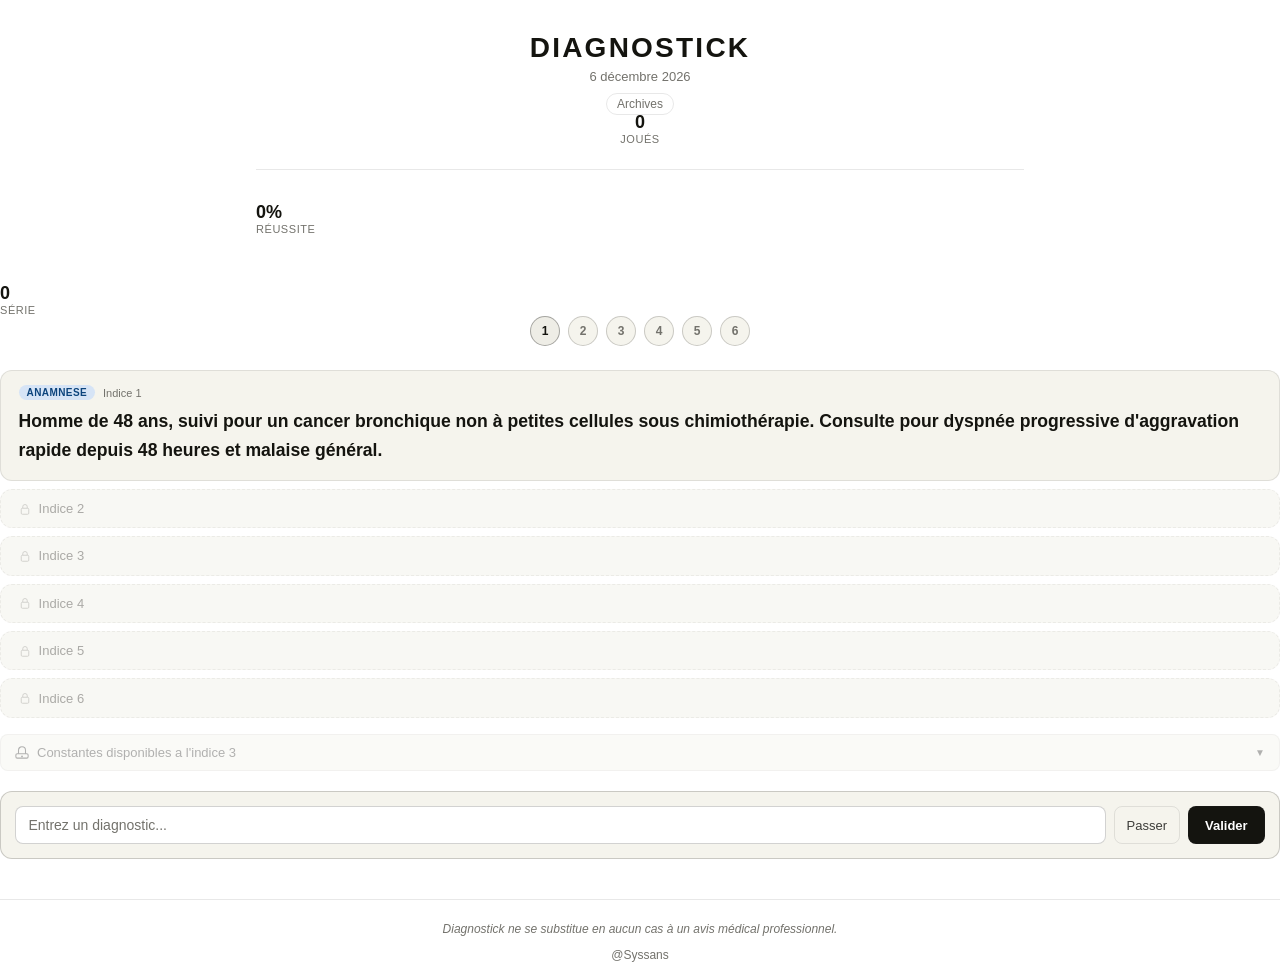
==== index.html @ c400be74 "Add files via upload" ====
<!DOCTYPE html>
<html lang="fr">
<head>
  <meta charset="UTF-8" />
  <meta name="viewport" content="width=device-width, initial-scale=1.0" />
  <title>Diagnostick</title>
  <meta name="description" content="Trouvez le diagnostic medical en 6 indices. Un nouveau cas chaque jour." />
  <style>
    :root {
      --bg-primary: #1a1a18; --bg-secondary: #242422; --bg-tertiary: #2e2e2c;
      --text-primary: #f5f4ee; --text-secondary: #a8a69a; --text-tertiary: #6e6c64;
      --border-subtle: rgba(222,220,209,0.12); --border-mid: rgba(222,220,209,0.25); --border-strong: rgba(222,220,209,0.4);
      --radius-sm:6px; --radius-md:8px; --radius-lg:12px; --radius-full:9999px;
      --tag-anamnese-bg:rgba(37,62,95,0.7); --tag-anamnese-text:#80aadd;
      --tag-clinique-bg:rgba(27,70,20,0.7); --tag-clinique-text:#7ab948;
      --tag-paraclinique-bg:rgba(72,58,15,0.7); --tag-paraclinique-text:#d1a041;
      --tag-image-bg:rgba(55,45,90,0.7); --tag-image-text:#afa9ec;
      --green:#4a7a1a; --green-light:#c0dd97; --green-bg:rgba(27,70,20,0.4);
      --red:#a32d2d; --red-light:#f7c1c1; --red-bg:rgba(96,42,40,0.4);
      --neutral-bg: #5c461b;
      --neutral-light:#d1a041;
      --yellow: #ffd000;
    }
    @media (prefers-color-scheme: light) {
      :root {
        --bg-primary:#fff; --bg-secondary:#f5f4ed; --bg-tertiary:#eeede6;
        --text-primary:#14140f; --text-secondary:#3d3d3a; --text-tertiary:#73726c;
        --border-subtle:rgba(31,30,29,0.1); --border-mid:rgba(31,30,29,0.2); --border-strong:rgba(31,30,29,0.35);
        --tag-anamnese-bg:#d6e4f6; --tag-anamnese-text:#0c447c;
        --tag-clinique-bg:#d4edda; --tag-clinique-text:#085041;
        --tag-paraclinique-bg:#faeeda; --tag-paraclinique-text:#633806;
        --tag-image-bg:#eeedfe; --tag-image-text:#3c3489;
        --green:#3b6d11; --green-light:#639922; --green-bg:#eaf3de;
        --red:#791f1f; --red-light:#a32d2d; --red-bg:#fcebeb;
        --neutral-bg: #faeeda;
        --neutral-light:#633806;
      }
    }
    * { box-sizing:border-box; margin:0; padding:0; }
    body { font-family: 'Inter', sans-serif; background: var(--bg-primary); color: var(--text-primary); min-height: 100vh; }
    #app { max-width:800px; margin:0 auto; padding:2rem 1rem 3rem; }

    .header { text-align:center; margin-bottom:2rem; padding-bottom:1.5rem; border-bottom:0.5px solid var(--border-subtle); }
    .header h1 { font-size:28px; font-weight:700; letter-spacing:0.08em; text-transform:uppercase; }
    .header-sub { font-size:13px; color:var(--text-tertiary); margin-top:5px; }
    .header-nav { margin-top:10px; }
    .header-nav a { font-size:12px; color:var(--text-tertiary); text-decoration:none; border:0.5px solid var(--border-subtle); border-radius:var(--radius-full); padding:3px 10px; }
    .header-nav a:hover { color:var(--text-secondary); border-color:var(--border-mid); }
    .header-stats { display:flex; justify-content:center; gap:1.5rem; margin-top:1rem; }
    .stat { text-align:center; }
    .stat-value { font-size:18px; font-weight:600; }
    .stat-label { font-size:11px; color:var(--text-tertiary); text-transform:uppercase; letter-spacing:0.05em; }

    .tries { display:flex; gap:8px; justify-content:center; margin-bottom:1.5rem; }
    .try-dot { width:30px; height:30px; border-radius:50%; border:0.5px solid var(--border-mid); background:var(--bg-secondary); display:flex; align-items:center; justify-content:center; font-size:12px; font-weight:600; color:var(--text-tertiary); transition:all 0.15s; }
    .try-dot.used { background:var(--red-bg); border-color:var(--red); color:var(--red-light); }
    .try-dot.current { border-color:var(--border-strong); background:var(--bg-tertiary); color:var(--text-primary); }
    .try-dot.correct { background:var(--green-bg); border-color:var(--green); color:var(--green-light); }

    .indices { display:flex; flex-direction:column; gap:8px; margin-bottom:1rem; }
    .indice-card { background:var(--bg-secondary); border:0.5px solid var(--border-subtle); border-radius:var(--radius-lg); padding:0.9rem 1.1rem; animation:fadeSlide 0.2s ease; }
    @keyframes fadeSlide { from{opacity:0;transform:translateY(4px)} to{opacity:1;transform:translateY(0)} }
    .indice-header { display:flex; align-items:center; gap:8px; margin-bottom:7px; }
    .indice-tag { font-size:10px; font-weight:600; padding:2px 8px; border-radius:var(--radius-full); text-transform:uppercase; letter-spacing:0.04em; }
    .tag-anamnese { background:var(--tag-anamnese-bg); color:var(--tag-anamnese-text); }
    .tag-clinique { background:var(--tag-clinique-bg); color:var(--tag-clinique-text); }
    .tag-paraclinique { background:var(--tag-paraclinique-bg); color:var(--tag-paraclinique-text); }
    .tag-image { background:var(--tag-image-bg); color:var(--tag-image-text); }
    .indice-num { font-size:11px; color:var(--text-tertiary); }
    .indice-text { font-size: 1.1rem; line-height: 1.65; font-weight: 600; }
    .indice-image { width:100%; border-radius:var(--radius-md); margin-top:10px; background:var(--bg-tertiary); height:180px; display:flex; align-items:center; justify-content:center; border:0.5px solid var(--border-subtle); }
    .indice-image img { max-width:100%; max-height:100%; border-radius:var(--radius-md); object-fit:contain; }
    .indice-image span { font-size:12px; color:var(--text-tertiary); }
    .indice-locked-card { background:var(--bg-secondary); border:0.5px dashed var(--border-subtle); border-radius:var(--radius-lg); padding:0.7rem 1.1rem; display:flex; align-items:center; gap:8px; opacity:0.6; }
    .indice-locked-text { font-size:13px; color:var(--text-tertiary); }
    .lock-icon { width:12px; height:12px; opacity:0.3; flex-shrink:0; }

    .constantes-zone { margin-bottom:1.25rem; }
    .btn-constantes { width:100%; display:flex; align-items:center; justify-content:space-between; padding:10px 14px; background:var(--bg-secondary); border:0.5px solid var(--border-subtle); border-radius:var(--radius-md); font-size:13px; color:var(--text-secondary); cursor:pointer; font-family:inherit; transition:all 0.15s; }
    .btn-constantes:not([disabled]):hover { border-color:var(--border-mid); color:var(--text-primary); }
    .btn-constantes[disabled] { opacity:0.4; cursor:not-allowed; }
    .btn-constantes-left { display:flex; align-items:center; gap:8px; }
    .constantes-chevron { font-size:10px; transition:transform 0.2s; display:inline-block; }
    .constantes-chevron.open { transform:rotate(180deg); }
    .constantes-panel { background:var(--bg-secondary); border:0.5px solid var(--border-subtle); border-top:none; border-radius:0 0 var(--radius-md) var(--radius-md); overflow:hidden; display:none; }
    .constantes-panel.open { display:block; }
    .constantes-table { width:100%; border-collapse:collapse; }
    .constantes-table tr { border-bottom:0.5px solid var(--border-subtle); }
    .constantes-table tr:last-child { border-bottom:none; }
    .constantes-table td { padding:8px 14px; font-size:13px; }
    .constantes-table td:first-child { color:var(--text-secondary); width:45%; }
    .constantes-table td:last-child { color:var(--text-primary); font-weight:500; }

    .input-zone { position:relative; background:var(--bg-secondary); border:0.5px solid var(--border-mid); border-radius:var(--radius-lg); padding:0.9rem; }
    .input-row { display:flex; gap:8px; }
    .diag-input { flex:1; font-size:14px; padding:0 12px; height:38px; border-radius:var(--radius-md); border:0.5px solid var(--border-mid); background:var(--bg-primary); color:var(--text-primary); outline:none; font-family:inherit; }
    .diag-input::placeholder { color:var(--text-tertiary); }
    .diag-input:focus { border-color:var(--border-strong); }
    .btn-valider { height:38px; padding:0 16px; font-size:13px; font-weight:600; border-radius:var(--radius-md); border:0.5px solid var(--border-strong); background:var(--text-primary); color:var(--bg-primary); cursor:pointer; white-space:nowrap; font-family:inherit; transition:opacity 0.1s; }
    .btn-valider:hover { opacity:0.85; }
    .btn-valider:disabled { opacity:0.3; cursor:not-allowed; }
    .btn-passer { height:38px; padding:0 12px; font-size:13px; border-radius:var(--radius-md); border:0.5px solid var(--border-subtle); background:transparent; color:var(--text-secondary); cursor:pointer; font-family:inherit; }
    .btn-passer:hover { background:var(--bg-tertiary); }
    .dropdown { position:absolute; top:calc(0.9rem + 38px + 8px); left:0.9rem; right:0.9rem; background:var(--bg-primary); border:0.5px solid var(--border-mid); border-radius:var(--radius-md); z-index:10; overflow:hidden; }
    .dropdown-item { padding:9px 12px; font-size:14px; color:var(--text-primary); cursor:pointer; }
    .dropdown-item:hover { background:var(--bg-secondary); }
    .feedback { margin-top:8px; padding:8px 12px; border-radius:var(--radius-md); font-size:13px; line-height:1.5; }
    .feedback.wrong { background:var(--red-bg); color:var(--red-light); border:0.5px solid var(--red); }
    .feedback.correct { background:var(--green-bg); color:var(--green-light); border:0.5px solid var(--green); }
    .feedback.reveal { background:var(--neutral-bg); color:var(--text-secondary); border:0.5px solid var(--border-subtle); }

    .result-banner { text-align:center; padding:1.75rem; background:var(--bg-secondary); border-radius:var(--radius-lg); border:0.5px solid var(--border-subtle); margin-top:1rem; }
    .result-banner h2 { font-size:20px; font-weight:700; margin-bottom:6px; }
    .result-banner p { font-size:13px; color:var(--text-secondary); margin-bottom:14px; line-height:1.6; }
    .result-emoji { font-size:18px; letter-spacing:3px; margin-bottom:14px; }
    .countdown-block { margin:14px 0; }
    .countdown-label { font-size:11px; color:var(--text-tertiary); text-transform:uppercase; letter-spacing:0.06em; margin-bottom:4px; }
    .countdown-time { font-size:24px; font-weight:700; letter-spacing:0.06em; font-variant-numeric:tabular-nums; }
    .result-actions { display:flex; gap:8px; justify-content:center; flex-wrap:wrap; margin-top:14px; }
    .btn-partager { font-size:13px; font-weight:500; padding:8px 18px; border-radius:var(--radius-md); border:0.5px solid var(--border-mid); background:var(--bg-primary); color:var(--text-primary); cursor:pointer; font-family:inherit; }
    .btn-partager:hover { background:var(--bg-tertiary); }
    .btn-archives-link { font-size:13px; padding:8px 18px; border-radius:var(--radius-md); border:0.5px solid var(--border-subtle); background:transparent; color:var(--text-secondary); cursor:pointer; font-family:inherit; text-decoration:none; display:inline-flex; align-items:center; }
    .btn-archives-link:hover { background:var(--bg-tertiary); }
    .share-confirm { font-size:12px; color:var(--text-tertiary); margin-top:8px; }

    .deja-joue { text-align:center; padding:2rem 1.5rem; background:var(--bg-secondary); border-radius:var(--radius-lg); border:0.5px solid var(--border-subtle); }
    .deja-joue h2 { font-size:20px; font-weight:700; margin-bottom:8px; }
    .deja-joue p { font-size:13px; color:var(--text-secondary); line-height:1.6; margin-bottom:6px; }

    .footer { text-align:center; margin-top:2.5rem; padding-top:1.25rem; border-top:0.5px solid var(--border-subtle); }
    .footer p { font-size:12px; color:var(--text-tertiary); line-height:1.6; }
    .footer a { color:var(--text-tertiary); text-decoration:none; }
    .footer a:hover { color:var(--text-secondary); }
  </style>
</head>
<body>
<div id="app">
  <div class="header">
    <h1>Diagnostick</h1>
    <p class="header-sub"><span id="date-label"></span></p>
    <div class="header-nav"><a href="./archives.html">Archives</a></div>
    <!div class="header-stats">
      <!div class="stat"><div class="stat-value" id="stat-joues">0</div><div class="stat-label">Joués</div></div>
      <!div class="stat"><div class="stat-value" id="stat-reussis">0%</div><div class="stat-label">Réussite</div></div>
      <!div class="stat"><div class="stat-value" id="stat-streak">0</div><div class="stat-label">Série</div></div>
    <!/div>
  </div>

  <div id="game-container">
    <div class="tries" id="tries-row"></div>
    <div class="indices" id="indices-container"></div>

    <div class="constantes-zone" id="constantes-zone" style="display:none;">
      <button class="btn-constantes" id="btn-constantes" disabled>
        <span class="btn-constantes-left">
          <svg width="14" height="14" viewBox="0 0 16 16" fill="none" style="flex-shrink:0"><rect x="1" y="10" width="14" height="5" rx="1.5" stroke="currentColor" stroke-width="1.2"/><path d="M4 10V6a4 4 0 018 0v4" stroke="currentColor" stroke-width="1.2"/><circle cx="8" cy="13" r="1" fill="currentColor"/></svg>
          <span id="constantes-btn-label">Constantes disponibles &agrave; l'indice <span id="constantes-seuil"></span></span>
        </span>
        <span class="constantes-chevron" id="constantes-chevron">&#9660;</span>
      </button>
      <div class="constantes-panel" id="constantes-panel">
        <table class="constantes-table" id="constantes-table"></table>
      </div>
    </div>

    <div class="input-zone" id="input-zone">
      <div class="input-row">
        <input class="diag-input" id="diag-input" type="text" placeholder="Entrez un diagnostic..." autocomplete="off" />
        <button class="btn-passer" id="btn-passer">Passer</button>
        <button class="btn-valider" id="btn-valider">Valider</button>
      </div>
      <div class="dropdown" id="dropdown" style="display:none;"></div>
      <div id="feedback"></div>
    </div>
    <div id="result-zone"></div>
  </div>

  <div class="footer">
    <p><i>Diagnostick ne se substitue en aucun cas à un avis médical professionnel.</i></p>    <p style="margin-top:6px;"><a href="https://github.com/syssans" target="_blank">@Syssans</a></p>
  </div>
</div>

<script>
  var DIAGNOSTICS = [
    "Embolie pulmonaire","Pneumothorax spontane","Pneumonie franche lobaire aigue",
    "Pleuresia","Angor instable","Epanchement pericardique","Exacerbation de BPCO",
    "Crise d'asthme","Pneumopathie interstitielle"
  ];

  var CAS = null;
  var essaiActuel = 0;
  var indicesVisibles = 1;
  var termine = false;
  var countdownInterval = null;
  var MAX_ESSAIS = 6;
  var KEY_STATS   = 'diagnostick_stats';
  var KEY_SESSION = 'diagnostick_session';

  function el(id) { return document.getElementById(id); }

  function getTodayKey() {
    var d = new Date();
    var m = String(d.getMonth()+1).padStart(2,'0');
    var j = String(d.getDate()).padStart(2,'0');
    return d.getFullYear() + '-' + m + '-' + j;
  }

  function getDateLabel() {
    return new Date().toLocaleDateString('fr-FR', { day:'numeric', month:'long', year:'numeric' });
  }

  function secondsUntilMidnight() {
    var now = new Date();
    var midnight = new Date(now);
    midnight.setHours(24,0,0,0);
    return Math.floor((midnight - now) / 1000);
  }

  function formatCountdown(s) {
    var h = Math.floor(s/3600);
    var m = Math.floor((s%3600)/60);
    var sec = s%60;
    return String(h).padStart(2,'0') + ':' + String(m).padStart(2,'0') + ':' + String(sec).padStart(2,'0');
  }

  function getStats() {
    try { return JSON.parse(localStorage.getItem(KEY_STATS)) || {joues:0,reussis:0,streak:0,lastDate:null}; }
    catch(e) { return {joues:0,reussis:0,streak:0,lastDate:null}; }
  }

  function saveStats(s) { try { localStorage.setItem(KEY_STATS, JSON.stringify(s)); } catch(e) {} }

  function updateStats(succes) {
    var stats = getStats();
    var d = new Date(); d.setDate(d.getDate()-1);
    var yesterday = d.getFullYear() + '-' + String(d.getMonth()+1).padStart(2,'0') + '-' + String(d.getDate()).padStart(2,'0');
    stats.joues++;
    if (succes) { stats.reussis++; stats.streak = stats.lastDate === yesterday ? stats.streak+1 : 1; }
    else { stats.streak = 0; }
    stats.lastDate = getTodayKey();
    saveStats(stats);
    renderStats();
  }

  function renderStats() {
    var s = getStats();
    el('stat-joues').textContent = s.joues;
    el('stat-reussis').textContent = s.joues > 0 ? Math.round(s.reussis/s.joues*100)+'%' : '0%';
    el('stat-streak').textContent = s.streak;
  }

  function getSession() { try { return JSON.parse(localStorage.getItem(KEY_SESSION)) || null; } catch(e) { return null; } }
  function saveSession(data) { try { localStorage.setItem(KEY_SESSION, JSON.stringify(data)); } catch(e) {} }

  function joursDepuis(dateStr) {
    var start = new Date(dateStr); start.setHours(0,0,0,0);
    var today = new Date(); today.setHours(0,0,0,0);
    return Math.floor((today - start) / 86400000);
  }

  function getCasDuJour(data, config) {
    var offset = joursDepuis(config.start_date);
    var index = (config.start_index + offset) % data.length;
    return { cas: data[index], index: index };
  }

  function transformerCas(raw) {
    var c = {
      diagnostic: raw.diagnostic,
      indices: raw.indices.slice().sort(function(a,b){return a.ordre-b.ordre;}).map(function(ind){
        return { type:ind.type, text:ind.texte, hasImage:ind.image!==null, imageSrc:ind.image||null };
      }),
      constantes: raw.constantes || null
    };
    return c;
  }

  function chargerCas() {
    Promise.all([
      fetch('./diagnostick_database.json').then(function(r){return r.json();}),
      fetch('./config.json').then(function(r){return r.json();})
    ]).then(function(results) {
      var data = results[0];
      var config = results[1];
      data.forEach(function(c){ if(DIAGNOSTICS.indexOf(c.diagnostic)===-1) DIAGNOSTICS.push(c.diagnostic); });
      var result = getCasDuJour(data, config);
      CAS = transformerCas(result.cas);
      var session = getSession();
      if (session && session.date === getTodayKey()) { afficherDejaJoue(session); return; }
      renderTries();
      renderIndices();
      renderConstantes();
    }).catch(function() {
      CAS = getCasDemo();
      renderTries();
      renderIndices();
      renderConstantes();
    });
  }



  function renderConstantes() {
    if (!CAS || !CAS.constantes) { el('constantes-zone').style.display = 'none'; return; }
    el('constantes-zone').style.display = 'block';
    var seuil = CAS.constantes.disponible_a_partir_de;
    el('constantes-seuil').textContent = seuil;
    mettreAJourConstantes();
  }

  function mettreAJourConstantes() {
    if (!CAS || !CAS.constantes) return;
    var seuil = CAS.constantes.disponible_a_partir_de;
    var btn = el('btn-constantes');
    if (indicesVisibles >= seuil || termine) {
      btn.disabled = false;
      el('constantes-btn-label').textContent = 'Constantes';
    } else {
      btn.disabled = true;
      el('constantes-btn-label').innerHTML = 'Constantes disponibles a l\'indice ' + seuil;
    }
  }

  el('btn-constantes').addEventListener('click', function() {
    if (this.disabled) return;
    var panel = el('constantes-panel');
    var chevron = el('constantes-chevron');
    var isOpen = panel.classList.contains('open');
    if (isOpen) {
      panel.classList.remove('open');
      chevron.classList.remove('open');
    } else {
      var valeurs = CAS.constantes.valeurs;
      var table = el('constantes-table');
      table.innerHTML = '';
      Object.keys(valeurs).forEach(function(k) {
        var tr = document.createElement('tr');
        var td1 = document.createElement('td'); td1.textContent = k;
        var td2 = document.createElement('td'); td2.textContent = valeurs[k];
        tr.appendChild(td1); tr.appendChild(td2);
        table.appendChild(tr);
      });
      panel.classList.add('open');
      chevron.classList.add('open');
    }
  });

  function renderTries() {
    var row = el('tries-row');
    row.innerHTML = '';
    for (var i = 0; i < MAX_ESSAIS; i++) {
      var dot = document.createElement('div');
      dot.className = 'try-dot' + (i < essaiActuel ? ' used' : i === essaiActuel ? ' current' : '');
      dot.textContent = i+1;
      row.appendChild(dot);
    }
  }

  function getTag(type) {
    var map = {
      anamnese:{cls:'tag-anamnese',label:'Anamnese'},
      clinique:{cls:'tag-clinique',label:'Clinique'},
      paraclinique:{cls:'tag-paraclinique',label:'Paraclinique'},
      image:{cls:'tag-image',label:'Imagerie'}
    };
    return map[type] || {cls:'tag-anamnese',label:type};
  }

  function renderIndices() {
    if (!CAS) return;
    var container = el('indices-container');
    container.innerHTML = '';
    CAS.indices.forEach(function(ind, i) {
      if (i < indicesVisibles) {
        var tag = getTag(ind.type);
        var card = document.createElement('div');
        card.className = 'indice-card';
        var header = document.createElement('div'); header.className = 'indice-header';
        var tagEl = document.createElement('span'); tagEl.className = 'indice-tag ' + tag.cls; tagEl.textContent = tag.label;
        var numEl = document.createElement('span'); numEl.className = 'indice-num'; numEl.textContent = 'Indice ' + (i+1);
        header.appendChild(tagEl); header.appendChild(numEl);
        var textEl = document.createElement('div'); textEl.className = 'indice-text'; textEl.textContent = ind.text;
        card.appendChild(header); card.appendChild(textEl);
        if (ind.hasImage) {
          var imgDiv = document.createElement('div'); imgDiv.className = 'indice-image';
          if (ind.imageSrc) {
            var img = document.createElement('img'); img.src = './images/' + ind.imageSrc; img.alt = 'Imagerie';
            imgDiv.appendChild(img);
          } else {
            var sp = document.createElement('span'); sp.textContent = 'Image a venir'; imgDiv.appendChild(sp);
          }
          card.appendChild(imgDiv);
        }
        container.appendChild(card);
      } else {
        var locked = document.createElement('div'); locked.className = 'indice-locked-card';
        var lockSvg = '<svg class="lock-icon" viewBox="0 0 16 16" fill="none"><rect x="3" y="7" width="10" height="8" rx="1.5" stroke="currentColor" stroke-width="1.2"/><path d="M5 7V5a3 3 0 016 0v2" stroke="currentColor" stroke-width="1.2"/></svg>';
        var lockTxt = document.createElement('span'); lockTxt.className = 'indice-locked-text'; lockTxt.textContent = 'Indice ' + (i+1);
        locked.innerHTML = lockSvg;
        locked.appendChild(lockTxt);
        container.appendChild(locked);
      }
    });
    mettreAJourConstantes();
  }

  function normalise(str) {
    return str.trim().toLowerCase().normalize("NFD").replace(/[\u0300-\u036f]/g,"");
  }

  function showDropdown(items) {
    var dd = el('dropdown');
    if (!items.length) { dd.style.display='none'; return; }
    dd.innerHTML = '';
    items.forEach(function(item) {
      var div = document.createElement('div'); div.className = 'dropdown-item'; div.textContent = item;
      div.addEventListener('mousedown', function(e) {
        e.preventDefault();
        el('diag-input').value = item;
        dd.style.display = 'none';
      });
      dd.appendChild(div);
    });
    dd.style.display = 'block';
  }

  function buildEmoji(succes) {
    var result = '';
    for (var i = 0; i < MAX_ESSAIS; i++) {
      if (i < essaiActuel) result += '🟥';
      else if (i === essaiActuel && succes) result += '🟩';
      else result += '⬜';
    }
    return result;
  }

  function afficherDejaJoue(session) {
    el('tries-row').style.display = 'none';
    el('indices-container').style.display = 'none';
    el('constantes-zone').style.display = 'none';
    el('input-zone').style.display = 'none';
    var emoji = session.emoji || '';
    var zone = el('result-zone');
    var banner = document.createElement('div'); banner.className = 'deja-joue';
    var h2 = document.createElement('h2'); h2.textContent = session.succes ? 'Bravo !' : 'Rate hier';
    var emojiDiv = document.createElement('div'); emojiDiv.className = 'result-emoji'; emojiDiv.style.margin = '10px 0'; emojiDiv.textContent = emoji;
    var p1 = document.createElement('p');
    p1.innerHTML = session.succes
      ? 'Diagnostic trouve en ' + session.essais + ' essai' + (session.essais>1?'s':'') + ' &mdash; <strong>' + session.diagnostic + '</strong>'
      : 'Le diagnostic etait : <strong>' + session.diagnostic + '</strong>';
    var p2 = document.createElement('p'); p2.textContent = 'Vous avez deja joue aujourd\'hui.';
    var cdBlock = document.createElement('div'); cdBlock.className = 'countdown-block';
    var cdLabel = document.createElement('div'); cdLabel.className = 'countdown-label'; cdLabel.textContent = 'Prochain cas dans';
    var cdTime = document.createElement('div'); cdTime.className = 'countdown-time'; cdTime.id = 'countdown-time'; cdTime.textContent = '--:--:--';
    cdBlock.appendChild(cdLabel); cdBlock.appendChild(cdTime);
    var actions = document.createElement('div'); actions.className = 'result-actions';
    var btnP = document.createElement('button'); btnP.className = 'btn-partager'; btnP.textContent = 'Partager mon resultat';
    btnP.addEventListener('click', function() {
      navigator.clipboard.writeText('Diagnostick — ' + getDateLabel() + '\n' + emoji + '\nhttps://syssans.github.io/Diagnostick/').catch(function(){});
      confirm.style.display = 'block';
    });
    var lnk = document.createElement('a'); lnk.className = 'btn-archives-link'; lnk.href = './archives.html'; lnk.textContent = 'Voir les archives';
    var confirm = document.createElement('div'); confirm.className = 'share-confirm'; confirm.style.display = 'none'; confirm.textContent = 'Copie !';
    actions.appendChild(btnP); actions.appendChild(lnk);
    banner.appendChild(h2); banner.appendChild(emojiDiv); banner.appendChild(p1); banner.appendChild(p2);
    banner.appendChild(cdBlock); banner.appendChild(actions); banner.appendChild(confirm);
    zone.innerHTML = ''; zone.appendChild(banner);
    startCountdown();
  }

  function startCountdown() {
    function tick() {
      var e = el('countdown-time');
      if (!e) { clearInterval(countdownInterval); return; }
      e.textContent = formatCountdown(secondsUntilMidnight());
    }
    tick();
    countdownInterval = setInterval(tick, 1000);
  }

  function terminer(succes) {
    termine = true;
    var emoji = buildEmoji(succes);
    saveSession({ date:getTodayKey(), succes:succes, diagnostic:CAS.diagnostic, essais:essaiActuel+1, emoji:emoji });
    updateStats(succes);
    el('input-zone').style.display = 'none';
    var dots = document.querySelectorAll('.try-dot');
    if (succes && dots[essaiActuel]) { dots[essaiActuel].classList.remove('current'); dots[essaiActuel].classList.add('correct'); }
    indicesVisibles = CAS.indices.length;
    renderIndices();
    mettreAJourConstantes();

    var zone = el('result-zone');
    var banner = document.createElement('div'); banner.className = 'result-banner';
    var h2 = document.createElement('h2'); h2.textContent = succes ? 'Bravo !' : 'Rate pour aujourd\'hui';
    var emojiDiv = document.createElement('div'); emojiDiv.className = 'result-emoji'; emojiDiv.textContent = emoji;
    var p = document.createElement('p');
    p.innerHTML = succes
      ? 'Trouve en ' + (essaiActuel+1) + ' essai' + (essaiActuel>0?'s':'') + ' &mdash; <strong>' + CAS.diagnostic + '</strong>'
      : 'Le diagnostic etait : <strong>' + CAS.diagnostic + '</strong>';
    var cdBlock = document.createElement('div'); cdBlock.className = 'countdown-block';
    var cdLabel = document.createElement('div'); cdLabel.className = 'countdown-label'; cdLabel.textContent = 'Prochain cas dans';
    var cdTime = document.createElement('div'); cdTime.className = 'countdown-time'; cdTime.id = 'countdown-time'; cdTime.textContent = '--:--:--';
    cdBlock.appendChild(cdLabel); cdBlock.appendChild(cdTime);
    var actions = document.createElement('div'); actions.className = 'result-actions';
    var btnP = document.createElement('button'); btnP.className = 'btn-partager'; btnP.textContent = 'Partager mon resultat';
    var confirm = document.createElement('div'); confirm.className = 'share-confirm'; confirm.style.display = 'none'; confirm.textContent = 'Copie !';
    btnP.addEventListener('click', function() {
      navigator.clipboard.writeText('Diagnostick — ' + getDateLabel() + '\n' + emoji + '\nhttps://syssans.github.io/Diagnostick/').catch(function(){});
      confirm.style.display = 'block';
    });
    var lnk = document.createElement('a'); lnk.className = 'btn-archives-link'; lnk.href = './archives.html'; lnk.textContent = 'Voir les archives';
    actions.appendChild(btnP); actions.appendChild(lnk);
    banner.appendChild(h2); banner.appendChild(emojiDiv); banner.appendChild(p);
    banner.appendChild(cdBlock); banner.appendChild(actions); banner.appendChild(confirm);
    zone.innerHTML = ''; zone.appendChild(banner);
    startCountdown();
  }

  function valider() {
    if (termine) return;
    var val = el('diag-input').value.trim();
    if (!val) return;
    el('dropdown').style.display = 'none';
    var fb = el('feedback');
    if (normalise(val) === normalise(CAS.diagnostic)) {
      fb.innerHTML = '<div class="feedback correct">Exact &mdash; <strong>' + CAS.diagnostic + '</strong>.</div>';
      terminer(true); return;
    }
    fb.innerHTML = '<div class="feedback wrong">Ce n\'est pas le bon diagnostic.</div>';
    el('diag-input').value = '';
    essaiActuel++;
    if (essaiActuel >= MAX_ESSAIS) { terminer(false); return; }
    if (indicesVisibles < CAS.indices.length) indicesVisibles++;
    renderTries(); renderIndices();
  }

  function passer() {
    if (termine) return;
    el('feedback').innerHTML = '<div class="feedback reveal">Indice suivant</div>';
    el('diag-input').value = '';
    el('dropdown').style.display = 'none';
    essaiActuel++;
    if (essaiActuel >= MAX_ESSAIS) { terminer(false); return; }
    if (indicesVisibles < CAS.indices.length) indicesVisibles++;
    renderTries(); renderIndices();
  }

  el('date-label').textContent = getDateLabel();

  el('diag-input').addEventListener('input', function(e) {
    var q = normalise(e.target.value);
    if (q.length < 2) { el('dropdown').style.display='none'; return; }
    showDropdown(DIAGNOSTICS.filter(function(d){return normalise(d).includes(q);}).slice(0,7));
  });
  el('diag-input').addEventListener('blur', function() {
    setTimeout(function(){ el('dropdown').style.display='none'; }, 150);
  });
  el('diag-input').addEventListener('keydown', function(e) { if(e.key==='Enter') valider(); });
  el('btn-valider').addEventListener('click', valider);
  el('btn-passer').addEventListener('click', passer);

  renderStats();
  chargerCas();
</script>
</body>
</html>
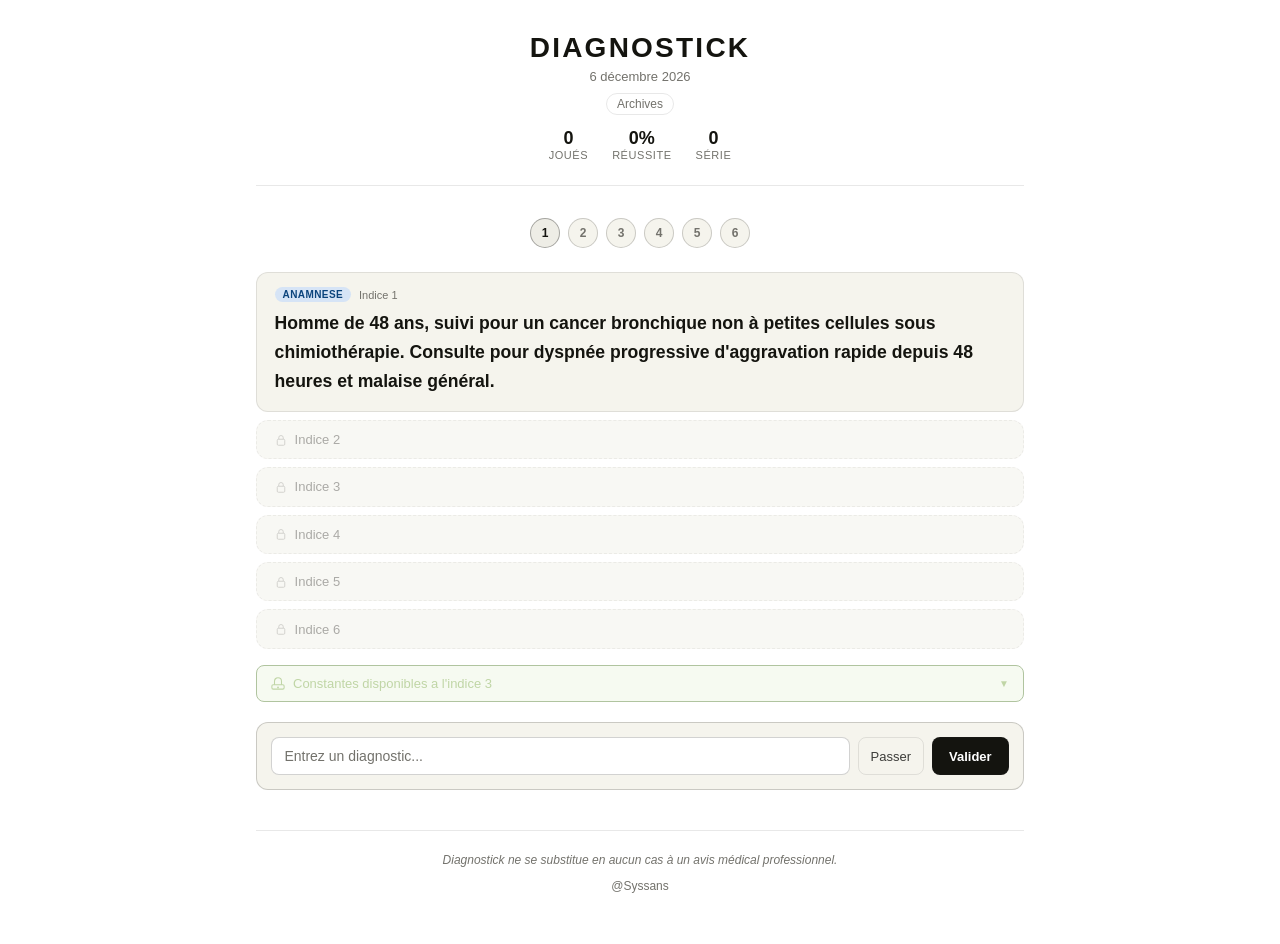
==== commit 88a4bd26: "Add files via upload" ====
--- a/index.html
+++ b/index.html
@@ -76,7 +76,7 @@
     .lock-icon { width:12px; height:12px; opacity:0.3; flex-shrink:0; }
 
     .constantes-zone { margin-bottom:1.25rem; }
-    .btn-constantes { width:100%; display:flex; align-items:center; justify-content:space-between; padding:10px 14px; background:var(--bg-secondary); border:0.5px solid var(--border-subtle); border-radius:var(--radius-md); font-size:13px; color:var(--text-secondary); cursor:pointer; font-family:inherit; transition:all 0.15s; }
+    .btn-constantes { width:100%; display:flex; align-items:center; justify-content:space-between; padding:10px 14px; background:var(--green-bg); border:0.5px solid var(--green); border-radius:var(--radius-md); font-size:13px; color:var(--green-light); cursor:pointer; font-family:inherit; transition:all 0.15s; }
     .btn-constantes:not([disabled]):hover { border-color:var(--border-mid); color:var(--text-primary); }
     .btn-constantes[disabled] { opacity:0.4; cursor:not-allowed; }
     .btn-constantes-left { display:flex; align-items:center; gap:8px; }
@@ -139,11 +139,11 @@
     <h1>Diagnostick</h1>
     <p class="header-sub"><span id="date-label"></span></p>
     <div class="header-nav"><a href="./archives.html">Archives</a></div>
-    <!div class="header-stats">
-      <!div class="stat"><div class="stat-value" id="stat-joues">0</div><div class="stat-label">Joués</div></div>
-      <!div class="stat"><div class="stat-value" id="stat-reussis">0%</div><div class="stat-label">Réussite</div></div>
-      <!div class="stat"><div class="stat-value" id="stat-streak">0</div><div class="stat-label">Série</div></div>
-    <!/div>
+    <div class="header-stats">
+      <div class="stat"><div class="stat-value" id="stat-joues">0</div><div class="stat-label">Joués</div></div>
+      <div class="stat"><div class="stat-value" id="stat-reussis">0%</div><div class="stat-label">Réussite</div></div>
+      <div class="stat"><div class="stat-value" id="stat-streak">0</div><div class="stat-label">Série</div></div>
+    </div>
   </div>
 
   <div id="game-container">
@@ -154,7 +154,7 @@
       <button class="btn-constantes" id="btn-constantes" disabled>
         <span class="btn-constantes-left">
           <svg width="14" height="14" viewBox="0 0 16 16" fill="none" style="flex-shrink:0"><rect x="1" y="10" width="14" height="5" rx="1.5" stroke="currentColor" stroke-width="1.2"/><path d="M4 10V6a4 4 0 018 0v4" stroke="currentColor" stroke-width="1.2"/><circle cx="8" cy="13" r="1" fill="currentColor"/></svg>
-          <span id="constantes-btn-label">Constantes disponibles &agrave; l'indice <span id="constantes-seuil"></span></span>
+          <span id="constantes-btn-label">Constantes disponibles à l'indice <span id="constantes-seuil"></span></span>
         </span>
         <span class="constantes-chevron" id="constantes-chevron">&#9660;</span>
       </button>
@@ -176,7 +176,7 @@
   </div>
 
   <div class="footer">
-    <p><i>Diagnostick ne se substitue en aucun cas à un avis médical professionnel.</i></p>    <p style="margin-top:6px;"><a href="https://github.com/syssans" target="_blank">@Syssans</a></p>
+    <p><i>Diagnostick ne se substitue en aucun cas à un avis médical professionnel.</i></p>    <p style="margin-top:6px;"><a href="https://x.com/syssans" target="_blank">@Syssans</a></p>
   </div>
 </div>
 
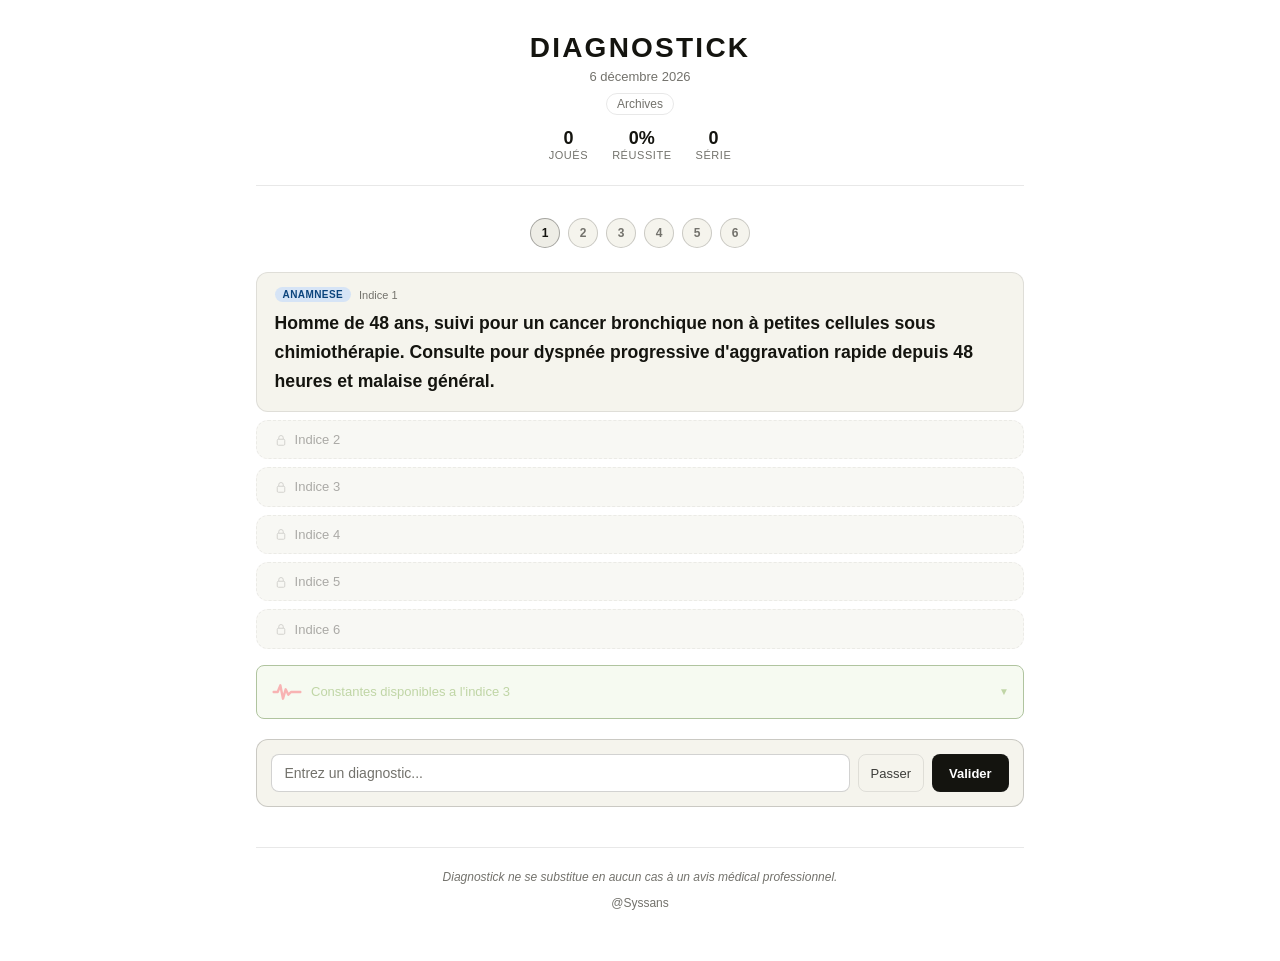
==== commit 0563b524: "Update index.html" ====
--- a/index.html
+++ b/index.html
@@ -153,7 +153,10 @@
     <div class="constantes-zone" id="constantes-zone" style="display:none;">
       <button class="btn-constantes" id="btn-constantes" disabled>
         <span class="btn-constantes-left">
-          <svg width="14" height="14" viewBox="0 0 16 16" fill="none" style="flex-shrink:0"><rect x="1" y="10" width="14" height="5" rx="1.5" stroke="currentColor" stroke-width="1.2"/><path d="M4 10V6a4 4 0 018 0v4" stroke="currentColor" stroke-width="1.2"/><circle cx="8" cy="13" r="1" fill="currentColor"/></svg>
+<svg width="32" height="32" viewBox="0 0 24 24" fill="none">
+        <path d="M2 12 L5 12 L7 7 L9 17 L11 10 L13 14 L15 12 L22 12"
+              stroke="#ef4444" stroke-width="1.8" stroke-linecap="round" stroke-linejoin="round" fill="none"/>
+      </svg>
           <span id="constantes-btn-label">Constantes disponibles à l'indice <span id="constantes-seuil"></span></span>
         </span>
         <span class="constantes-chevron" id="constantes-chevron">&#9660;</span>
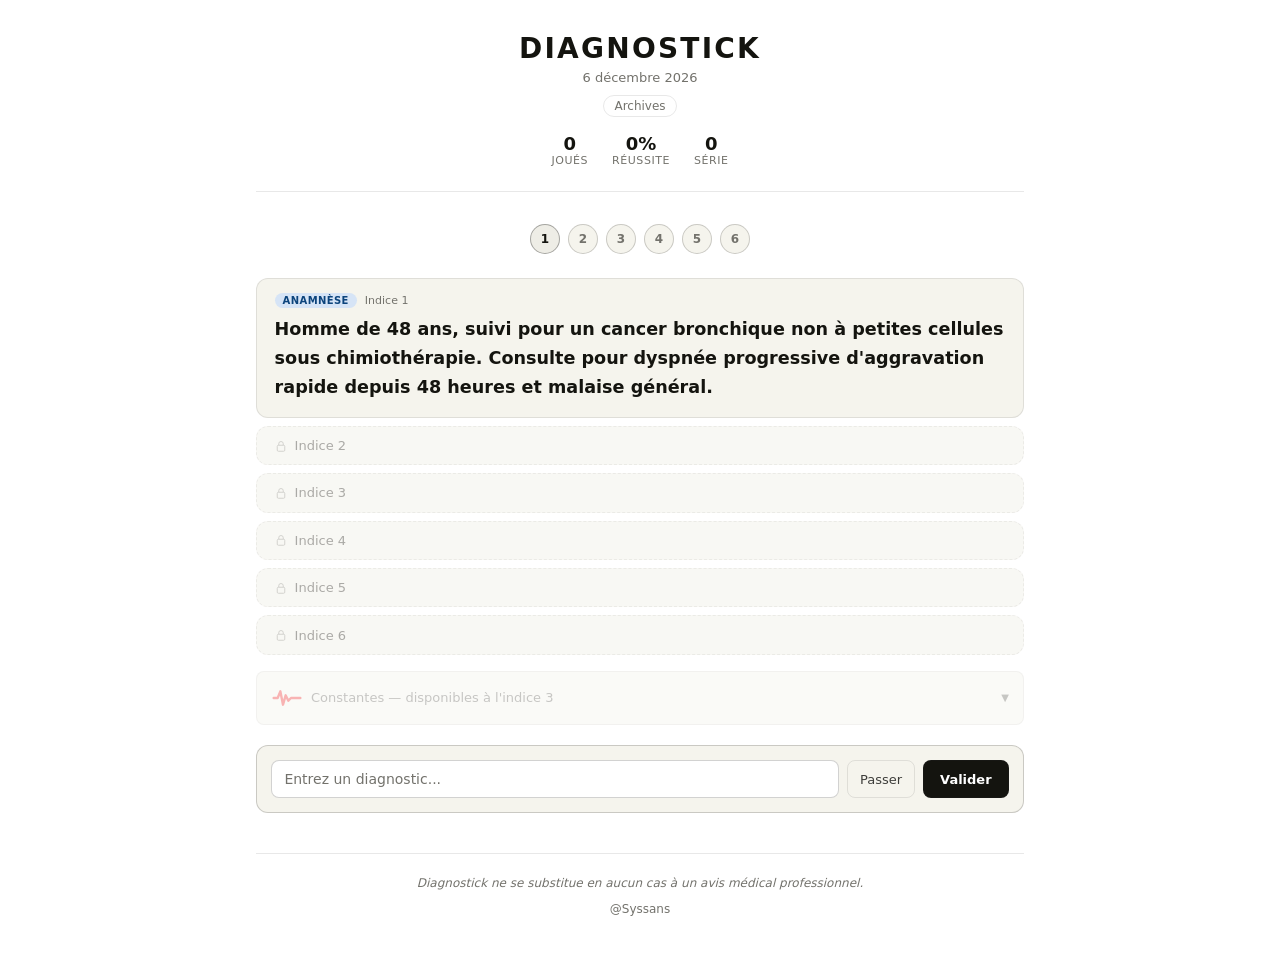
==== commit 72ae8d1d: "Add files via upload" ====
--- a/index.html
+++ b/index.html
@@ -5,140 +5,20 @@
   <meta name="viewport" content="width=device-width, initial-scale=1.0" />
   <title>Diagnostick</title>
   <meta name="description" content="Trouvez le diagnostic medical en 6 indices. Un nouveau cas chaque jour." />
+  <link rel="stylesheet" href="./style.css" />
   <style>
-    :root {
-      --bg-primary: #1a1a18; --bg-secondary: #242422; --bg-tertiary: #2e2e2c;
-      --text-primary: #f5f4ee; --text-secondary: #a8a69a; --text-tertiary: #6e6c64;
-      --border-subtle: rgba(222,220,209,0.12); --border-mid: rgba(222,220,209,0.25); --border-strong: rgba(222,220,209,0.4);
-      --radius-sm:6px; --radius-md:8px; --radius-lg:12px; --radius-full:9999px;
-      --tag-anamnese-bg:rgba(37,62,95,0.7); --tag-anamnese-text:#80aadd;
-      --tag-clinique-bg:rgba(27,70,20,0.7); --tag-clinique-text:#7ab948;
-      --tag-paraclinique-bg:rgba(72,58,15,0.7); --tag-paraclinique-text:#d1a041;
-      --tag-image-bg:rgba(55,45,90,0.7); --tag-image-text:#afa9ec;
-      --green:#4a7a1a; --green-light:#c0dd97; --green-bg:rgba(27,70,20,0.4);
-      --red:#a32d2d; --red-light:#f7c1c1; --red-bg:rgba(96,42,40,0.4);
-      --neutral-bg: #5c461b;
-      --neutral-light:#d1a041;
-      --yellow: #ffd000;
-    }
-    @media (prefers-color-scheme: light) {
-      :root {
-        --bg-primary:#fff; --bg-secondary:#f5f4ed; --bg-tertiary:#eeede6;
-        --text-primary:#14140f; --text-secondary:#3d3d3a; --text-tertiary:#73726c;
-        --border-subtle:rgba(31,30,29,0.1); --border-mid:rgba(31,30,29,0.2); --border-strong:rgba(31,30,29,0.35);
-        --tag-anamnese-bg:#d6e4f6; --tag-anamnese-text:#0c447c;
-        --tag-clinique-bg:#d4edda; --tag-clinique-text:#085041;
-        --tag-paraclinique-bg:#faeeda; --tag-paraclinique-text:#633806;
-        --tag-image-bg:#eeedfe; --tag-image-text:#3c3489;
-        --green:#3b6d11; --green-light:#639922; --green-bg:#eaf3de;
-        --red:#791f1f; --red-light:#a32d2d; --red-bg:#fcebeb;
-        --neutral-bg: #faeeda;
-        --neutral-light:#633806;
-      }
-    }
-    * { box-sizing:border-box; margin:0; padding:0; }
-    body { font-family: 'Inter', sans-serif; background: var(--bg-primary); color: var(--text-primary); min-height: 100vh; }
     #app { max-width:800px; margin:0 auto; padding:2rem 1rem 3rem; }
-
-    .header { text-align:center; margin-bottom:2rem; padding-bottom:1.5rem; border-bottom:0.5px solid var(--border-subtle); }
-    .header h1 { font-size:28px; font-weight:700; letter-spacing:0.08em; text-transform:uppercase; }
-    .header-sub { font-size:13px; color:var(--text-tertiary); margin-top:5px; }
-    .header-nav { margin-top:10px; }
-    .header-nav a { font-size:12px; color:var(--text-tertiary); text-decoration:none; border:0.5px solid var(--border-subtle); border-radius:var(--radius-full); padding:3px 10px; }
-    .header-nav a:hover { color:var(--text-secondary); border-color:var(--border-mid); }
-    .header-stats { display:flex; justify-content:center; gap:1.5rem; margin-top:1rem; }
-    .stat { text-align:center; }
-    .stat-value { font-size:18px; font-weight:600; }
-    .stat-label { font-size:11px; color:var(--text-tertiary); text-transform:uppercase; letter-spacing:0.05em; }
-
-    .tries { display:flex; gap:8px; justify-content:center; margin-bottom:1.5rem; }
-    .try-dot { width:30px; height:30px; border-radius:50%; border:0.5px solid var(--border-mid); background:var(--bg-secondary); display:flex; align-items:center; justify-content:center; font-size:12px; font-weight:600; color:var(--text-tertiary); transition:all 0.15s; }
-    .try-dot.used { background:var(--red-bg); border-color:var(--red); color:var(--red-light); }
-    .try-dot.current { border-color:var(--border-strong); background:var(--bg-tertiary); color:var(--text-primary); }
-    .try-dot.correct { background:var(--green-bg); border-color:var(--green); color:var(--green-light); }
-
-    .indices { display:flex; flex-direction:column; gap:8px; margin-bottom:1rem; }
-    .indice-card { background:var(--bg-secondary); border:0.5px solid var(--border-subtle); border-radius:var(--radius-lg); padding:0.9rem 1.1rem; animation:fadeSlide 0.2s ease; }
-    @keyframes fadeSlide { from{opacity:0;transform:translateY(4px)} to{opacity:1;transform:translateY(0)} }
-    .indice-header { display:flex; align-items:center; gap:8px; margin-bottom:7px; }
-    .indice-tag { font-size:10px; font-weight:600; padding:2px 8px; border-radius:var(--radius-full); text-transform:uppercase; letter-spacing:0.04em; }
-    .tag-anamnese { background:var(--tag-anamnese-bg); color:var(--tag-anamnese-text); }
-    .tag-clinique { background:var(--tag-clinique-bg); color:var(--tag-clinique-text); }
-    .tag-paraclinique { background:var(--tag-paraclinique-bg); color:var(--tag-paraclinique-text); }
-    .tag-image { background:var(--tag-image-bg); color:var(--tag-image-text); }
-    .indice-num { font-size:11px; color:var(--text-tertiary); }
-    .indice-text { font-size: 1.1rem; line-height: 1.65; font-weight: 600; }
-    .indice-image { width:100%; border-radius:var(--radius-md); margin-top:10px; background:var(--bg-tertiary); height:180px; display:flex; align-items:center; justify-content:center; border:0.5px solid var(--border-subtle); }
-    .indice-image img { max-width:100%; max-height:100%; border-radius:var(--radius-md); object-fit:contain; }
-    .indice-image span { font-size:12px; color:var(--text-tertiary); }
-    .indice-locked-card { background:var(--bg-secondary); border:0.5px dashed var(--border-subtle); border-radius:var(--radius-lg); padding:0.7rem 1.1rem; display:flex; align-items:center; gap:8px; opacity:0.6; }
-    .indice-locked-text { font-size:13px; color:var(--text-tertiary); }
-    .lock-icon { width:12px; height:12px; opacity:0.3; flex-shrink:0; }
-
-    .constantes-zone { margin-bottom:1.25rem; }
-    .btn-constantes { width:100%; display:flex; align-items:center; justify-content:space-between; padding:10px 14px; background:var(--green-bg); border:0.5px solid var(--green); border-radius:var(--radius-md); font-size:13px; color:var(--green-light); cursor:pointer; font-family:inherit; transition:all 0.15s; }
-    .btn-constantes:not([disabled]):hover { border-color:var(--border-mid); color:var(--text-primary); }
-    .btn-constantes[disabled] { opacity:0.4; cursor:not-allowed; }
-    .btn-constantes-left { display:flex; align-items:center; gap:8px; }
-    .constantes-chevron { font-size:10px; transition:transform 0.2s; display:inline-block; }
-    .constantes-chevron.open { transform:rotate(180deg); }
-    .constantes-panel { background:var(--bg-secondary); border:0.5px solid var(--border-subtle); border-top:none; border-radius:0 0 var(--radius-md) var(--radius-md); overflow:hidden; display:none; }
-    .constantes-panel.open { display:block; }
-    .constantes-table { width:100%; border-collapse:collapse; }
-    .constantes-table tr { border-bottom:0.5px solid var(--border-subtle); }
-    .constantes-table tr:last-child { border-bottom:none; }
-    .constantes-table td { padding:8px 14px; font-size:13px; }
-    .constantes-table td:first-child { color:var(--text-secondary); width:45%; }
-    .constantes-table td:last-child { color:var(--text-primary); font-weight:500; }
-
-    .input-zone { position:relative; background:var(--bg-secondary); border:0.5px solid var(--border-mid); border-radius:var(--radius-lg); padding:0.9rem; }
-    .input-row { display:flex; gap:8px; }
-    .diag-input { flex:1; font-size:14px; padding:0 12px; height:38px; border-radius:var(--radius-md); border:0.5px solid var(--border-mid); background:var(--bg-primary); color:var(--text-primary); outline:none; font-family:inherit; }
-    .diag-input::placeholder { color:var(--text-tertiary); }
-    .diag-input:focus { border-color:var(--border-strong); }
-    .btn-valider { height:38px; padding:0 16px; font-size:13px; font-weight:600; border-radius:var(--radius-md); border:0.5px solid var(--border-strong); background:var(--text-primary); color:var(--bg-primary); cursor:pointer; white-space:nowrap; font-family:inherit; transition:opacity 0.1s; }
-    .btn-valider:hover { opacity:0.85; }
-    .btn-valider:disabled { opacity:0.3; cursor:not-allowed; }
-    .btn-passer { height:38px; padding:0 12px; font-size:13px; border-radius:var(--radius-md); border:0.5px solid var(--border-subtle); background:transparent; color:var(--text-secondary); cursor:pointer; font-family:inherit; }
-    .btn-passer:hover { background:var(--bg-tertiary); }
-    .dropdown { position:absolute; top:calc(0.9rem + 38px + 8px); left:0.9rem; right:0.9rem; background:var(--bg-primary); border:0.5px solid var(--border-mid); border-radius:var(--radius-md); z-index:10; overflow:hidden; }
-    .dropdown-item { padding:9px 12px; font-size:14px; color:var(--text-primary); cursor:pointer; }
-    .dropdown-item:hover { background:var(--bg-secondary); }
-    .feedback { margin-top:8px; padding:8px 12px; border-radius:var(--radius-md); font-size:13px; line-height:1.5; }
-    .feedback.wrong { background:var(--red-bg); color:var(--red-light); border:0.5px solid var(--red); }
-    .feedback.correct { background:var(--green-bg); color:var(--green-light); border:0.5px solid var(--green); }
-    .feedback.reveal { background:var(--neutral-bg); color:var(--text-secondary); border:0.5px solid var(--border-subtle); }
-
-    .result-banner { text-align:center; padding:1.75rem; background:var(--bg-secondary); border-radius:var(--radius-lg); border:0.5px solid var(--border-subtle); margin-top:1rem; }
-    .result-banner h2 { font-size:20px; font-weight:700; margin-bottom:6px; }
-    .result-banner p { font-size:13px; color:var(--text-secondary); margin-bottom:14px; line-height:1.6; }
-    .result-emoji { font-size:18px; letter-spacing:3px; margin-bottom:14px; }
-    .countdown-block { margin:14px 0; }
-    .countdown-label { font-size:11px; color:var(--text-tertiary); text-transform:uppercase; letter-spacing:0.06em; margin-bottom:4px; }
-    .countdown-time { font-size:24px; font-weight:700; letter-spacing:0.06em; font-variant-numeric:tabular-nums; }
-    .result-actions { display:flex; gap:8px; justify-content:center; flex-wrap:wrap; margin-top:14px; }
-    .btn-partager { font-size:13px; font-weight:500; padding:8px 18px; border-radius:var(--radius-md); border:0.5px solid var(--border-mid); background:var(--bg-primary); color:var(--text-primary); cursor:pointer; font-family:inherit; }
-    .btn-partager:hover { background:var(--bg-tertiary); }
-    .btn-archives-link { font-size:13px; padding:8px 18px; border-radius:var(--radius-md); border:0.5px solid var(--border-subtle); background:transparent; color:var(--text-secondary); cursor:pointer; font-family:inherit; text-decoration:none; display:inline-flex; align-items:center; }
-    .btn-archives-link:hover { background:var(--bg-tertiary); }
-    .share-confirm { font-size:12px; color:var(--text-tertiary); margin-top:8px; }
-
-    .deja-joue { text-align:center; padding:2rem 1.5rem; background:var(--bg-secondary); border-radius:var(--radius-lg); border:0.5px solid var(--border-subtle); }
-    .deja-joue h2 { font-size:20px; font-weight:700; margin-bottom:8px; }
-    .deja-joue p { font-size:13px; color:var(--text-secondary); line-height:1.6; margin-bottom:6px; }
-
-    .footer { text-align:center; margin-top:2.5rem; padding-top:1.25rem; border-top:0.5px solid var(--border-subtle); }
-    .footer p { font-size:12px; color:var(--text-tertiary); line-height:1.6; }
-    .footer a { color:var(--text-tertiary); text-decoration:none; }
-    .footer a:hover { color:var(--text-secondary); }
   </style>
 </head>
 <body>
+
 <div id="app">
   <div class="header">
     <h1>Diagnostick</h1>
     <p class="header-sub"><span id="date-label"></span></p>
-    <div class="header-nav"><a href="./archives.html">Archives</a></div>
+    <div class="header-nav">
+      <a href="./archives.html">Archives</a>
+    </div>
     <div class="header-stats">
       <div class="stat"><div class="stat-value" id="stat-joues">0</div><div class="stat-label">Joués</div></div>
       <div class="stat"><div class="stat-value" id="stat-reussis">0%</div><div class="stat-label">Réussite</div></div>
@@ -156,8 +36,7 @@
 <svg width="32" height="32" viewBox="0 0 24 24" fill="none">
         <path d="M2 12 L5 12 L7 7 L9 17 L11 10 L13 14 L15 12 L22 12"
               stroke="#ef4444" stroke-width="1.8" stroke-linecap="round" stroke-linejoin="round" fill="none"/>
-      </svg>
-          <span id="constantes-btn-label">Constantes disponibles à l'indice <span id="constantes-seuil"></span></span>
+      </svg>          <span id="constantes-btn-label">Constantes</span>
         </span>
         <span class="constantes-chevron" id="constantes-chevron">&#9660;</span>
       </button>
@@ -179,8 +58,15 @@
   </div>
 
   <div class="footer">
-    <p><i>Diagnostick ne se substitue en aucun cas à un avis médical professionnel.</i></p>    <p style="margin-top:6px;"><a href="https://x.com/syssans" target="_blank">@Syssans</a></p>
+    <p><i>Diagnostick ne se substitue en aucun cas à un avis médical professionnel.</i></p>
+    <p style="margin-top:6px;"><a href="https://x.com/syssans" target="_blank">@Syssans</a></p>
   </div>
+</div>
+
+<!-- LIGHTBOX -->
+<div class="lightbox" id="lightbox">
+  <button class="lightbox-close" id="lightbox-close">&#215;</button>
+  <img id="lightbox-img" src="" alt="Imagerie agrandie" />
 </div>
 
 <script>
@@ -203,9 +89,7 @@
 
   function getTodayKey() {
     var d = new Date();
-    var m = String(d.getMonth()+1).padStart(2,'0');
-    var j = String(d.getDate()).padStart(2,'0');
-    return d.getFullYear() + '-' + m + '-' + j;
+    return d.getFullYear() + '-' + String(d.getMonth()+1).padStart(2,'0') + '-' + String(d.getDate()).padStart(2,'0');
   }
 
   function getDateLabel() {
@@ -213,24 +97,19 @@
   }
 
   function secondsUntilMidnight() {
-    var now = new Date();
-    var midnight = new Date(now);
+    var now = new Date(), midnight = new Date(now);
     midnight.setHours(24,0,0,0);
     return Math.floor((midnight - now) / 1000);
   }
 
   function formatCountdown(s) {
-    var h = Math.floor(s/3600);
-    var m = Math.floor((s%3600)/60);
-    var sec = s%60;
-    return String(h).padStart(2,'0') + ':' + String(m).padStart(2,'0') + ':' + String(sec).padStart(2,'0');
+    return String(Math.floor(s/3600)).padStart(2,'0') + ':' + String(Math.floor((s%3600)/60)).padStart(2,'0') + ':' + String(s%60).padStart(2,'0');
   }
 
   function getStats() {
     try { return JSON.parse(localStorage.getItem(KEY_STATS)) || {joues:0,reussis:0,streak:0,lastDate:null}; }
     catch(e) { return {joues:0,reussis:0,streak:0,lastDate:null}; }
   }
-
   function saveStats(s) { try { localStorage.setItem(KEY_STATS, JSON.stringify(s)); } catch(e) {} }
 
   function updateStats(succes) {
@@ -241,8 +120,7 @@
     if (succes) { stats.reussis++; stats.streak = stats.lastDate === yesterday ? stats.streak+1 : 1; }
     else { stats.streak = 0; }
     stats.lastDate = getTodayKey();
-    saveStats(stats);
-    renderStats();
+    saveStats(stats); renderStats();
   }
 
   function renderStats() {
@@ -253,7 +131,7 @@
   }
 
   function getSession() { try { return JSON.parse(localStorage.getItem(KEY_SESSION)) || null; } catch(e) { return null; } }
-  function saveSession(data) { try { localStorage.setItem(KEY_SESSION, JSON.stringify(data)); } catch(e) {} }
+  function saveSession(d) { try { localStorage.setItem(KEY_SESSION, JSON.stringify(d)); } catch(e) {} }
 
   function joursDepuis(dateStr) {
     var start = new Date(dateStr); start.setHours(0,0,0,0);
@@ -268,14 +146,13 @@
   }
 
   function transformerCas(raw) {
-    var c = {
+    return {
       diagnostic: raw.diagnostic,
+      constantes: raw.constantes || null,
       indices: raw.indices.slice().sort(function(a,b){return a.ordre-b.ordre;}).map(function(ind){
         return { type:ind.type, text:ind.texte, hasImage:ind.image!==null, imageSrc:ind.image||null };
-      }),
-      constantes: raw.constantes || null
+      })
     };
-    return c;
   }
 
   function chargerCas() {
@@ -283,31 +160,21 @@
       fetch('./diagnostick_database.json').then(function(r){return r.json();}),
       fetch('./config.json').then(function(r){return r.json();})
     ]).then(function(results) {
-      var data = results[0];
-      var config = results[1];
+      var data = results[0], config = results[1];
       data.forEach(function(c){ if(DIAGNOSTICS.indexOf(c.diagnostic)===-1) DIAGNOSTICS.push(c.diagnostic); });
-      var result = getCasDuJour(data, config);
-      CAS = transformerCas(result.cas);
+      CAS = transformerCas(getCasDuJour(data, config).cas);
       var session = getSession();
       if (session && session.date === getTodayKey()) { afficherDejaJoue(session); return; }
-      renderTries();
-      renderIndices();
-      renderConstantes();
+      renderTries(); renderIndices(); renderConstantes();
     }).catch(function() {
-      CAS = getCasDemo();
-      renderTries();
-      renderIndices();
-      renderConstantes();
+      renderTries(); renderIndices(); renderConstantes();
     });
   }
 
-
-
+  // ── CONSTANTES ──
   function renderConstantes() {
-    if (!CAS || !CAS.constantes) { el('constantes-zone').style.display = 'none'; return; }
-    el('constantes-zone').style.display = 'block';
-    var seuil = CAS.constantes.disponible_a_partir_de;
-    el('constantes-seuil').textContent = seuil;
+    if (!CAS || !CAS.constantes) { el('constantes-zone').style.display='none'; return; }
+    el('constantes-zone').style.display='block';
     mettreAJourConstantes();
   }
 
@@ -320,64 +187,62 @@
       el('constantes-btn-label').textContent = 'Constantes';
     } else {
       btn.disabled = true;
-      el('constantes-btn-label').innerHTML = 'Constantes disponibles a l\'indice ' + seuil;
+      el('constantes-btn-label').textContent = 'Constantes — disponibles à l\'indice ' + seuil;
     }
   }
 
   el('btn-constantes').addEventListener('click', function() {
     if (this.disabled) return;
-    var panel = el('constantes-panel');
-    var chevron = el('constantes-chevron');
-    var isOpen = panel.classList.contains('open');
-    if (isOpen) {
-      panel.classList.remove('open');
-      chevron.classList.remove('open');
+    var panel = el('constantes-panel'), chevron = el('constantes-chevron');
+    if (panel.classList.contains('open')) {
+      panel.classList.remove('open'); chevron.classList.remove('open');
     } else {
-      var valeurs = CAS.constantes.valeurs;
-      var table = el('constantes-table');
-      table.innerHTML = '';
-      Object.keys(valeurs).forEach(function(k) {
+      var table = el('constantes-table'); table.innerHTML = '';
+      Object.keys(CAS.constantes.valeurs).forEach(function(k) {
         var tr = document.createElement('tr');
         var td1 = document.createElement('td'); td1.textContent = k;
-        var td2 = document.createElement('td'); td2.textContent = valeurs[k];
-        tr.appendChild(td1); tr.appendChild(td2);
-        table.appendChild(tr);
+        var td2 = document.createElement('td'); td2.textContent = CAS.constantes.valeurs[k];
+        tr.appendChild(td1); tr.appendChild(td2); table.appendChild(tr);
       });
-      panel.classList.add('open');
-      chevron.classList.add('open');
+      panel.classList.add('open'); chevron.classList.add('open');
     }
   });
 
+  // ── LIGHTBOX ──
+  function ouvrirLightbox(src) {
+    el('lightbox-img').src = src;
+    el('lightbox').classList.add('open');
+    document.body.style.overflow = 'hidden';
+  }
+  function fermerLightbox() {
+    el('lightbox').classList.remove('open');
+    document.body.style.overflow = '';
+  }
+  el('lightbox-close').addEventListener('click', fermerLightbox);
+  el('lightbox').addEventListener('click', function(e) { if (e.target === this) fermerLightbox(); });
+  document.addEventListener('keydown', function(e) { if (e.key === 'Escape') fermerLightbox(); });
+
+  // ── RENDU ──
   function renderTries() {
-    var row = el('tries-row');
-    row.innerHTML = '';
+    var row = el('tries-row'); row.innerHTML = '';
     for (var i = 0; i < MAX_ESSAIS; i++) {
       var dot = document.createElement('div');
       dot.className = 'try-dot' + (i < essaiActuel ? ' used' : i === essaiActuel ? ' current' : '');
-      dot.textContent = i+1;
-      row.appendChild(dot);
+      dot.textContent = i+1; row.appendChild(dot);
     }
   }
 
   function getTag(type) {
-    var map = {
-      anamnese:{cls:'tag-anamnese',label:'Anamnese'},
-      clinique:{cls:'tag-clinique',label:'Clinique'},
-      paraclinique:{cls:'tag-paraclinique',label:'Paraclinique'},
-      image:{cls:'tag-image',label:'Imagerie'}
-    };
-    return map[type] || {cls:'tag-anamnese',label:type};
+    return ({anamnese:{cls:'tag-anamnese',label:'Anamnèse'},clinique:{cls:'tag-clinique',label:'Clinique'},paraclinique:{cls:'tag-paraclinique',label:'Paraclinique'},image:{cls:'tag-image',label:'Imagerie'}})[type] || {cls:'tag-anamnese',label:type};
   }
 
   function renderIndices() {
     if (!CAS) return;
-    var container = el('indices-container');
-    container.innerHTML = '';
+    var container = el('indices-container'); container.innerHTML = '';
     CAS.indices.forEach(function(ind, i) {
       if (i < indicesVisibles) {
         var tag = getTag(ind.type);
-        var card = document.createElement('div');
-        card.className = 'indice-card';
+        var card = document.createElement('div'); card.className = 'indice-card';
         var header = document.createElement('div'); header.className = 'indice-header';
         var tagEl = document.createElement('span'); tagEl.className = 'indice-tag ' + tag.cls; tagEl.textContent = tag.label;
         var numEl = document.createElement('span'); numEl.className = 'indice-num'; numEl.textContent = 'Indice ' + (i+1);
@@ -388,28 +253,28 @@
           var imgDiv = document.createElement('div'); imgDiv.className = 'indice-image';
           if (ind.imageSrc) {
             var img = document.createElement('img'); img.src = './images/' + ind.imageSrc; img.alt = 'Imagerie';
-            imgDiv.appendChild(img);
+            var hint = document.createElement('span'); hint.className = 'indice-image-hint'; hint.textContent = 'Appuyer pour agrandir';
+            imgDiv.appendChild(img); imgDiv.appendChild(hint);
+            imgDiv.addEventListener('click', function() { ouvrirLightbox('./images/' + ind.imageSrc); });
           } else {
-            var sp = document.createElement('span'); sp.textContent = 'Image a venir'; imgDiv.appendChild(sp);
+            var sp = document.createElement('span'); sp.className = 'indice-image-placeholder'; sp.textContent = 'Image à venir';
+            imgDiv.appendChild(sp);
+            imgDiv.style.cursor = 'default';
           }
           card.appendChild(imgDiv);
         }
         container.appendChild(card);
       } else {
         var locked = document.createElement('div'); locked.className = 'indice-locked-card';
-        var lockSvg = '<svg class="lock-icon" viewBox="0 0 16 16" fill="none"><rect x="3" y="7" width="10" height="8" rx="1.5" stroke="currentColor" stroke-width="1.2"/><path d="M5 7V5a3 3 0 016 0v2" stroke="currentColor" stroke-width="1.2"/></svg>';
+        locked.innerHTML = '<svg class="lock-icon" viewBox="0 0 16 16" fill="none"><rect x="3" y="7" width="10" height="8" rx="1.5" stroke="currentColor" stroke-width="1.2"/><path d="M5 7V5a3 3 0 016 0v2" stroke="currentColor" stroke-width="1.2"/></svg>';
         var lockTxt = document.createElement('span'); lockTxt.className = 'indice-locked-text'; lockTxt.textContent = 'Indice ' + (i+1);
-        locked.innerHTML = lockSvg;
-        locked.appendChild(lockTxt);
-        container.appendChild(locked);
+        locked.appendChild(lockTxt); container.appendChild(locked);
       }
     });
     mettreAJourConstantes();
   }
 
-  function normalise(str) {
-    return str.trim().toLowerCase().normalize("NFD").replace(/[\u0300-\u036f]/g,"");
-  }
+  function normalise(str) { return str.trim().toLowerCase().normalize("NFD").replace(/[\u0300-\u036f]/g,""); }
 
   function showDropdown(items) {
     var dd = el('dropdown');
@@ -417,68 +282,47 @@
     dd.innerHTML = '';
     items.forEach(function(item) {
       var div = document.createElement('div'); div.className = 'dropdown-item'; div.textContent = item;
-      div.addEventListener('mousedown', function(e) {
-        e.preventDefault();
-        el('diag-input').value = item;
-        dd.style.display = 'none';
-      });
+      div.addEventListener('mousedown', function(e) { e.preventDefault(); el('diag-input').value = item; dd.style.display='none'; });
       dd.appendChild(div);
     });
     dd.style.display = 'block';
   }
 
   function buildEmoji(succes) {
-    var result = '';
-    for (var i = 0; i < MAX_ESSAIS; i++) {
-      if (i < essaiActuel) result += '🟥';
-      else if (i === essaiActuel && succes) result += '🟩';
-      else result += '⬜';
-    }
-    return result;
+    var r = '';
+    for (var i = 0; i < MAX_ESSAIS; i++) r += (i < essaiActuel ? '🟥' : (i === essaiActuel && succes ? '🟩' : '⬜'));
+    return r;
   }
 
   function afficherDejaJoue(session) {
-    el('tries-row').style.display = 'none';
-    el('indices-container').style.display = 'none';
-    el('constantes-zone').style.display = 'none';
-    el('input-zone').style.display = 'none';
+    el('tries-row').style.display='none'; el('indices-container').style.display='none';
+    el('constantes-zone').style.display='none'; el('input-zone').style.display='none';
     var emoji = session.emoji || '';
     var zone = el('result-zone');
     var banner = document.createElement('div'); banner.className = 'deja-joue';
-    var h2 = document.createElement('h2'); h2.textContent = session.succes ? 'Bravo !' : 'Rate hier';
-    var emojiDiv = document.createElement('div'); emojiDiv.className = 'result-emoji'; emojiDiv.style.margin = '10px 0'; emojiDiv.textContent = emoji;
+    var h2 = document.createElement('h2'); h2.textContent = session.succes ? 'Bravo !' : 'Raté hier';
+    var emojiDiv = document.createElement('div'); emojiDiv.className = 'result-emoji'; emojiDiv.style.margin='10px 0'; emojiDiv.textContent = emoji;
     var p1 = document.createElement('p');
-    p1.innerHTML = session.succes
-      ? 'Diagnostic trouve en ' + session.essais + ' essai' + (session.essais>1?'s':'') + ' &mdash; <strong>' + session.diagnostic + '</strong>'
-      : 'Le diagnostic etait : <strong>' + session.diagnostic + '</strong>';
-    var p2 = document.createElement('p'); p2.textContent = 'Vous avez deja joue aujourd\'hui.';
+    p1.innerHTML = session.succes ? 'Trouvé en ' + session.essais + ' essai' + (session.essais>1?'s':'') + ' — <strong>' + session.diagnostic + '</strong>' : 'Le diagnostic était : <strong>' + session.diagnostic + '</strong>';
+    var p2 = document.createElement('p'); p2.textContent = 'Vous avez déjà joué aujourd\'hui.';
     var cdBlock = document.createElement('div'); cdBlock.className = 'countdown-block';
     var cdLabel = document.createElement('div'); cdLabel.className = 'countdown-label'; cdLabel.textContent = 'Prochain cas dans';
     var cdTime = document.createElement('div'); cdTime.className = 'countdown-time'; cdTime.id = 'countdown-time'; cdTime.textContent = '--:--:--';
     cdBlock.appendChild(cdLabel); cdBlock.appendChild(cdTime);
     var actions = document.createElement('div'); actions.className = 'result-actions';
-    var btnP = document.createElement('button'); btnP.className = 'btn-partager'; btnP.textContent = 'Partager mon resultat';
-    btnP.addEventListener('click', function() {
-      navigator.clipboard.writeText('Diagnostick — ' + getDateLabel() + '\n' + emoji + '\nhttps://syssans.github.io/Diagnostick/').catch(function(){});
-      confirm.style.display = 'block';
-    });
+    var confirm = document.createElement('div'); confirm.className = 'share-confirm'; confirm.style.display='none'; confirm.textContent = 'Copié !';
+    var btnP = document.createElement('button'); btnP.className = 'btn-partager'; btnP.textContent = 'Partager';
+    btnP.addEventListener('click', function() { navigator.clipboard.writeText('Diagnostick — ' + getDateLabel() + '\n' + emoji + '\nhttps://syssans.github.io/Diagnostick/').catch(function(){}); confirm.style.display='block'; });
     var lnk = document.createElement('a'); lnk.className = 'btn-archives-link'; lnk.href = './archives.html'; lnk.textContent = 'Voir les archives';
-    var confirm = document.createElement('div'); confirm.className = 'share-confirm'; confirm.style.display = 'none'; confirm.textContent = 'Copie !';
     actions.appendChild(btnP); actions.appendChild(lnk);
-    banner.appendChild(h2); banner.appendChild(emojiDiv); banner.appendChild(p1); banner.appendChild(p2);
-    banner.appendChild(cdBlock); banner.appendChild(actions); banner.appendChild(confirm);
+    banner.appendChild(h2); banner.appendChild(emojiDiv); banner.appendChild(p1); banner.appendChild(p2); banner.appendChild(cdBlock); banner.appendChild(actions); banner.appendChild(confirm);
     zone.innerHTML = ''; zone.appendChild(banner);
     startCountdown();
   }
 
   function startCountdown() {
-    function tick() {
-      var e = el('countdown-time');
-      if (!e) { clearInterval(countdownInterval); return; }
-      e.textContent = formatCountdown(secondsUntilMidnight());
-    }
-    tick();
-    countdownInterval = setInterval(tick, 1000);
+    function tick() { var e = el('countdown-time'); if (!e) { clearInterval(countdownInterval); return; } e.textContent = formatCountdown(secondsUntilMidnight()); }
+    tick(); countdownInterval = setInterval(tick, 1000);
   }
 
   function terminer(succes) {
@@ -489,50 +333,38 @@
     el('input-zone').style.display = 'none';
     var dots = document.querySelectorAll('.try-dot');
     if (succes && dots[essaiActuel]) { dots[essaiActuel].classList.remove('current'); dots[essaiActuel].classList.add('correct'); }
-    indicesVisibles = CAS.indices.length;
-    renderIndices();
-    mettreAJourConstantes();
-
+    indicesVisibles = CAS.indices.length; renderIndices(); mettreAJourConstantes();
     var zone = el('result-zone');
     var banner = document.createElement('div'); banner.className = 'result-banner';
-    var h2 = document.createElement('h2'); h2.textContent = succes ? 'Bravo !' : 'Rate pour aujourd\'hui';
+    var h2 = document.createElement('h2'); h2.textContent = succes ? 'Bravo !' : 'Raté pour aujourd\'hui';
     var emojiDiv = document.createElement('div'); emojiDiv.className = 'result-emoji'; emojiDiv.textContent = emoji;
     var p = document.createElement('p');
-    p.innerHTML = succes
-      ? 'Trouve en ' + (essaiActuel+1) + ' essai' + (essaiActuel>0?'s':'') + ' &mdash; <strong>' + CAS.diagnostic + '</strong>'
-      : 'Le diagnostic etait : <strong>' + CAS.diagnostic + '</strong>';
+    p.innerHTML = succes ? 'Trouvé en ' + (essaiActuel+1) + ' essai' + (essaiActuel>0?'s':'') + ' — <strong>' + CAS.diagnostic + '</strong>' : 'Le diagnostic était : <strong>' + CAS.diagnostic + '</strong>';
     var cdBlock = document.createElement('div'); cdBlock.className = 'countdown-block';
     var cdLabel = document.createElement('div'); cdLabel.className = 'countdown-label'; cdLabel.textContent = 'Prochain cas dans';
     var cdTime = document.createElement('div'); cdTime.className = 'countdown-time'; cdTime.id = 'countdown-time'; cdTime.textContent = '--:--:--';
     cdBlock.appendChild(cdLabel); cdBlock.appendChild(cdTime);
     var actions = document.createElement('div'); actions.className = 'result-actions';
-    var btnP = document.createElement('button'); btnP.className = 'btn-partager'; btnP.textContent = 'Partager mon resultat';
-    var confirm = document.createElement('div'); confirm.className = 'share-confirm'; confirm.style.display = 'none'; confirm.textContent = 'Copie !';
-    btnP.addEventListener('click', function() {
-      navigator.clipboard.writeText('Diagnostick — ' + getDateLabel() + '\n' + emoji + '\nhttps://syssans.github.io/Diagnostick/').catch(function(){});
-      confirm.style.display = 'block';
-    });
+    var confirm = document.createElement('div'); confirm.className = 'share-confirm'; confirm.style.display='none'; confirm.textContent = 'Copié !';
+    var btnP = document.createElement('button'); btnP.className = 'btn-partager'; btnP.textContent = 'Partager';
+    btnP.addEventListener('click', function() { navigator.clipboard.writeText('Diagnostick — ' + getDateLabel() + '\n' + emoji + '\nhttps://syssans.github.io/Diagnostick/').catch(function(){}); confirm.style.display='block'; });
     var lnk = document.createElement('a'); lnk.className = 'btn-archives-link'; lnk.href = './archives.html'; lnk.textContent = 'Voir les archives';
     actions.appendChild(btnP); actions.appendChild(lnk);
-    banner.appendChild(h2); banner.appendChild(emojiDiv); banner.appendChild(p);
-    banner.appendChild(cdBlock); banner.appendChild(actions); banner.appendChild(confirm);
+    banner.appendChild(h2); banner.appendChild(emojiDiv); banner.appendChild(p); banner.appendChild(cdBlock); banner.appendChild(actions); banner.appendChild(confirm);
     zone.innerHTML = ''; zone.appendChild(banner);
     startCountdown();
   }
 
   function valider() {
     if (termine) return;
-    var val = el('diag-input').value.trim();
-    if (!val) return;
+    var val = el('diag-input').value.trim(); if (!val) return;
     el('dropdown').style.display = 'none';
-    var fb = el('feedback');
     if (normalise(val) === normalise(CAS.diagnostic)) {
-      fb.innerHTML = '<div class="feedback correct">Exact &mdash; <strong>' + CAS.diagnostic + '</strong>.</div>';
+      el('feedback').innerHTML = '<div class="feedback correct">Exact — <strong>' + CAS.diagnostic + '</strong>.</div>';
       terminer(true); return;
     }
-    fb.innerHTML = '<div class="feedback wrong">Ce n\'est pas le bon diagnostic.</div>';
-    el('diag-input').value = '';
-    essaiActuel++;
+    el('feedback').innerHTML = '<div class="feedback wrong">Ce n\'est pas le bon diagnostic.</div>';
+    el('diag-input').value = ''; essaiActuel++;
     if (essaiActuel >= MAX_ESSAIS) { terminer(false); return; }
     if (indicesVisibles < CAS.indices.length) indicesVisibles++;
     renderTries(); renderIndices();
@@ -541,24 +373,15 @@
   function passer() {
     if (termine) return;
     el('feedback').innerHTML = '<div class="feedback reveal">Indice suivant</div>';
-    el('diag-input').value = '';
-    el('dropdown').style.display = 'none';
-    essaiActuel++;
+    el('diag-input').value = ''; el('dropdown').style.display = 'none'; essaiActuel++;
     if (essaiActuel >= MAX_ESSAIS) { terminer(false); return; }
     if (indicesVisibles < CAS.indices.length) indicesVisibles++;
     renderTries(); renderIndices();
   }
 
   el('date-label').textContent = getDateLabel();
-
-  el('diag-input').addEventListener('input', function(e) {
-    var q = normalise(e.target.value);
-    if (q.length < 2) { el('dropdown').style.display='none'; return; }
-    showDropdown(DIAGNOSTICS.filter(function(d){return normalise(d).includes(q);}).slice(0,7));
-  });
-  el('diag-input').addEventListener('blur', function() {
-    setTimeout(function(){ el('dropdown').style.display='none'; }, 150);
-  });
+  el('diag-input').addEventListener('input', function(e) { var q=normalise(e.target.value); if(q.length<2){el('dropdown').style.display='none';return;} showDropdown(DIAGNOSTICS.filter(function(d){return normalise(d).includes(q);}).slice(0,7)); });
+  el('diag-input').addEventListener('blur', function() { setTimeout(function(){el('dropdown').style.display='none';},150); });
   el('diag-input').addEventListener('keydown', function(e) { if(e.key==='Enter') valider(); });
   el('btn-valider').addEventListener('click', valider);
   el('btn-passer').addEventListener('click', passer);
--- a/style.css
+++ b/style.css
@@ -0,0 +1,183 @@
+/* ── VARIABLES ────────────────────────────────────────────────────────────── */
+:root {
+  --bg-primary: #1a1a18; --bg-secondary: #242422; --bg-tertiary: #2e2e2c;
+  --text-primary: #f5f4ee; --text-secondary: #a8a69a; --text-tertiary: #6e6c64;
+  --border-subtle: rgba(222,220,209,0.12); --border-mid: rgba(222,220,209,0.25); --border-strong: rgba(222,220,209,0.4);
+  --radius-sm:6px; --radius-md:8px; --radius-lg:12px; --radius-full:9999px;
+  --tag-anamnese-bg:rgba(37,62,95,0.7); --tag-anamnese-text:#80aadd;
+  --tag-clinique-bg:rgba(27,70,20,0.7); --tag-clinique-text:#7ab948;
+  --tag-paraclinique-bg:rgba(72,58,15,0.7); --tag-paraclinique-text:#d1a041;
+  --tag-image-bg:rgba(55,45,90,0.7); --tag-image-text:#afa9ec;
+  --green:#4a7a1a; --green-light:#c0dd97; --green-bg:rgba(27,70,20,0.4);
+  --red:#a32d2d; --red-light:#f7c1c1; --red-bg:rgba(96,42,40,0.4);
+  --neutral-bg: #5c461b;
+  --neutral-light:#d1a041;
+  --yellow: #ffd000;
+  --sp-cardio-bg:rgba(37,62,95,0.7); --sp-cardio-text:#80aadd;
+  --sp-urg-bg:rgba(55,45,90,0.7); --sp-urg-text:#afa9ec;
+  --sp-pneumo-bg:rgba(27,70,20,0.7); --sp-pneumo-text:#7ab948;
+  --sp-neuro-bg:rgba(72,58,15,0.7); --sp-neuro-text:#d1a041;
+  --sp-med-bg:rgba(60,30,60,0.7); --sp-med-text:#d4a0d4;
+}
+
+@media (prefers-color-scheme: light) {
+  :root {
+    --bg-primary:#fff; --bg-secondary:#f5f4ed; --bg-tertiary:#eeede6;
+    --text-primary:#14140f; --text-secondary:#3d3d3a; --text-tertiary:#73726c;
+    --border-subtle:rgba(31,30,29,0.1); --border-mid:rgba(31,30,29,0.2); --border-strong:rgba(31,30,29,0.35);
+    --tag-anamnese-bg:#d6e4f6; --tag-anamnese-text:#0c447c;
+    --tag-clinique-bg:#d4edda; --tag-clinique-text:#085041;
+    --tag-paraclinique-bg:#faeeda; --tag-paraclinique-text:#633806;
+    --tag-image-bg:#eeedfe; --tag-image-text:#3c3489;
+    --green:#3b6d11; --green-light:#639922; --green-bg:#eaf3de;
+    --red:#791f1f; --red-light:#a32d2d; --red-bg:#fcebeb;
+    --neutral-bg:#f5f4ed;
+    --sp-cardio-bg:#d6e4f6; --sp-cardio-text:#0c447c;
+    --sp-urg-bg:#eeedfe; --sp-urg-text:#3c3489;
+    --sp-pneumo-bg:#d4edda; --sp-pneumo-text:#085041;
+    --sp-neuro-bg:#faeeda; --sp-neuro-text:#633806;
+    --sp-med-bg:#f5e6f5; --sp-med-text:#7a2a7a;
+  }
+}
+
+/* ── RESET ────────────────────────────────────────────────────────────────── */
+* { box-sizing:border-box; margin:0; padding:0; }
+body { font-family:'Inter', system-ui, sans-serif; background:var(--bg-primary); color:var(--text-primary); min-height:100vh; }
+
+/* ── HEADER ───────────────────────────────────────────────────────────────── */
+.header { text-align:center; margin-bottom:2rem; padding-bottom:1.5rem; border-bottom:0.5px solid var(--border-subtle); }
+.header h1 { font-size:28px; font-weight:700; letter-spacing:0.08em; text-transform:uppercase; }
+.header-sub { font-size:13px; color:var(--text-tertiary); margin-top:5px; }
+.header-nav { margin-top:10px; display:flex; justify-content:center; gap:6px; }
+.header-nav a { font-size:12px; color:var(--text-tertiary); text-decoration:none; border:0.5px solid var(--border-subtle); border-radius:var(--radius-full); padding:3px 10px; transition:all 0.1s; }
+.header-nav a:hover { color:var(--text-secondary); border-color:var(--border-mid); }
+.header-stats { display:flex; justify-content:center; gap:1.5rem; margin-top:1rem; }
+.stat { text-align:center; }
+.stat-value { font-size:18px; font-weight:600; }
+.stat-label { font-size:11px; color:var(--text-tertiary); text-transform:uppercase; letter-spacing:0.05em; }
+
+/* ── FOOTER ───────────────────────────────────────────────────────────────── */
+.footer { text-align:center; margin-top:2.5rem; padding-top:1.25rem; border-top:0.5px solid var(--border-subtle); }
+.footer p { font-size:12px; color:var(--text-tertiary); line-height:1.6; }
+.footer a { color:var(--text-tertiary); text-decoration:none; }
+.footer a:hover { color:var(--text-secondary); }
+
+/* ── TRIES ────────────────────────────────────────────────────────────────── */
+.tries { display:flex; gap:8px; justify-content:center; margin-bottom:1.5rem; }
+.try-dot { width:30px; height:30px; border-radius:50%; border:0.5px solid var(--border-mid); background:var(--bg-secondary); display:flex; align-items:center; justify-content:center; font-size:12px; font-weight:600; color:var(--text-tertiary); transition:all 0.15s; }
+.try-dot.used { background:var(--red-bg); border-color:var(--red); color:var(--red-light); }
+.try-dot.current { border-color:var(--border-strong); background:var(--bg-tertiary); color:var(--text-primary); }
+.try-dot.correct { background:var(--green-bg); border-color:var(--green); color:var(--green-light); }
+
+/* ── INDICES ──────────────────────────────────────────────────────────────── */
+.indices { display:flex; flex-direction:column; gap:8px; margin-bottom:1rem; }
+.indice-card { background:var(--bg-secondary); border:0.5px solid var(--border-subtle); border-radius:var(--radius-lg); padding:0.9rem 1.1rem; animation:fadeSlide 0.2s ease; }
+@keyframes fadeSlide { from{opacity:0;transform:translateY(4px)} to{opacity:1;transform:translateY(0)} }
+.indice-header { display:flex; align-items:center; gap:8px; margin-bottom:7px; }
+.indice-tag { font-size:10px; font-weight:600; padding:2px 8px; border-radius:var(--radius-full); text-transform:uppercase; letter-spacing:0.04em; }
+.tag-anamnese { background:var(--tag-anamnese-bg); color:var(--tag-anamnese-text); }
+.tag-clinique { background:var(--tag-clinique-bg); color:var(--tag-clinique-text); }
+.tag-paraclinique { background:var(--tag-paraclinique-bg); color:var(--tag-paraclinique-text); }
+.tag-image { background:var(--tag-image-bg); color:var(--tag-image-text); }
+.indice-num { font-size:11px; color:var(--text-tertiary); }
+.indice-text { font-size: 1.1rem; line-height: 1.65; font-weight: 600; }
+.indice-locked-card { background:var(--bg-secondary); border:0.5px dashed var(--border-subtle); border-radius:var(--radius-lg); padding:0.7rem 1.1rem; display:flex; align-items:center; gap:8px; opacity:0.6; }
+.indice-locked-text { font-size:13px; color:var(--text-tertiary); }
+.lock-icon { width:12px; height:12px; opacity:0.3; flex-shrink:0; }
+
+/* ── IMAGES + LIGHTBOX ────────────────────────────────────────────────────── */
+.indice-image { width:100%; border-radius:var(--radius-md); margin-top:10px; background:var(--bg-tertiary); height:180px; display:flex; align-items:center; justify-content:center; border:0.5px solid var(--border-subtle); overflow:hidden; cursor:zoom-in; position:relative; }
+.indice-image img { max-width:100%; max-height:100%; object-fit:contain; transition:transform 0.15s; }
+.indice-image:hover img { transform:scale(1.03); }
+.indice-image-placeholder { font-size:12px; color:var(--text-tertiary); }
+.indice-image-hint { position:absolute; bottom:6px; right:8px; font-size:10px; color:var(--text-tertiary); opacity:0.7; pointer-events:none; }
+
+.lightbox { position:fixed; inset:0; background:rgba(0,0,0,0.92); z-index:1000; display:none; align-items:center; justify-content:center; padding:1rem; }
+.lightbox.open { display:flex; }
+.lightbox img { max-width:100%; max-height:90vh; object-fit:contain; border-radius:var(--radius-md); }
+.lightbox-close { position:fixed; top:16px; right:20px; background:none; border:none; color:#fff; font-size:28px; cursor:pointer; line-height:1; opacity:0.7; z-index:1001; }
+.lightbox-close:hover { opacity:1; }
+
+/* ── CONSTANTES ───────────────────────────────────────────────────────────── */
+.constantes-zone { margin-bottom:1.25rem; }
+.btn-constantes { width:100%; display:flex; align-items:center; justify-content:space-between; padding:10px 14px; background:var(--green-bg); border:0.5px solid var(--green); border-radius:var(--radius-md); font-size:13px; color:var(--green-light); cursor:pointer; font-family:inherit; transition:all 0.15s; }
+.btn-constantes:not([disabled]):hover { filter:brightness(1.1); }
+.btn-constantes[disabled] { opacity:0.4; cursor:not-allowed; background:var(--bg-secondary); border-color:var(--border-subtle); color:var(--text-tertiary); }
+.btn-constantes-left { display:flex; align-items:center; gap:8px; }
+.constantes-chevron { font-size:10px; transition:transform 0.2s; display:inline-block; }
+.constantes-chevron.open { transform:rotate(180deg); }
+.constantes-panel { background:var(--bg-secondary); border:0.5px solid var(--border-subtle); border-top:none; border-radius:0 0 var(--radius-md) var(--radius-md); overflow:hidden; display:none; }
+.constantes-panel.open { display:block; }
+.constantes-table { width:100%; border-collapse:collapse; }
+.constantes-table tr { border-bottom:0.5px solid var(--border-subtle); }
+.constantes-table tr:last-child { border-bottom:none; }
+.constantes-table td { padding:8px 14px; font-size:13px; }
+.constantes-table td:first-child { color:var(--text-secondary); width:45%; }
+.constantes-table td:last-child { color:var(--text-primary); font-weight:500; }
+
+/* ── INPUT / AUTOCOMPLETE ─────────────────────────────────────────────────── */
+.input-zone { position:relative; background:var(--bg-secondary); border:0.5px solid var(--border-mid); border-radius:var(--radius-lg); padding:0.9rem; }
+.input-row { display:flex; gap:8px; }
+.diag-input { flex:1; font-size:14px; padding:0 12px; height:38px; border-radius:var(--radius-md); border:0.5px solid var(--border-mid); background:var(--bg-primary); color:var(--text-primary); outline:none; font-family:inherit; }
+.diag-input::placeholder { color:var(--text-tertiary); }
+.diag-input:focus { border-color:var(--border-strong); }
+.btn-valider { height:38px; padding:0 16px; font-size:13px; font-weight:600; border-radius:var(--radius-md); border:0.5px solid var(--border-strong); background:var(--text-primary); color:var(--bg-primary); cursor:pointer; white-space:nowrap; font-family:inherit; transition:opacity 0.1s; }
+.btn-valider:hover { opacity:0.85; }
+.btn-valider:disabled { opacity:0.3; cursor:not-allowed; }
+.btn-passer { height:38px; padding:0 12px; font-size:13px; border-radius:var(--radius-md); border:0.5px solid var(--border-subtle); background:transparent; color:var(--text-secondary); cursor:pointer; font-family:inherit; }
+.btn-passer:hover { background:var(--bg-tertiary); }
+.dropdown { position:absolute; top:calc(0.9rem + 38px + 8px); left:0.9rem; right:0.9rem; background:var(--bg-primary); border:0.5px solid var(--border-mid); border-radius:var(--radius-md); z-index:10; overflow:hidden; }
+.dropdown-item { padding:9px 12px; font-size:14px; color:var(--text-primary); cursor:pointer; }
+.dropdown-item:hover { background:var(--bg-secondary); }
+.feedback { margin-top:8px; padding:8px 12px; border-radius:var(--radius-md); font-size:13px; line-height:1.5; }
+.feedback.wrong { background:var(--red-bg); color:var(--red-light); border:0.5px solid var(--red); }
+.feedback.correct { background:var(--green-bg); color:var(--green-light); border:0.5px solid var(--green); }
+.feedback.reveal { background:var(--neutral-bg); color:var(--text-secondary); border:0.5px solid var(--border-subtle); }
+
+/* ── RÉSULTAT ─────────────────────────────────────────────────────────────── */
+.result-banner { text-align:center; padding:1.75rem; background:var(--bg-secondary); border-radius:var(--radius-lg); border:0.5px solid var(--border-subtle); margin-top:1rem; }
+.result-banner h2 { font-size:20px; font-weight:700; margin-bottom:6px; }
+.result-banner p { font-size:13px; color:var(--text-secondary); margin-bottom:14px; line-height:1.6; }
+.result-emoji { font-size:18px; letter-spacing:3px; margin-bottom:14px; }
+.countdown-block { margin:14px 0; }
+.countdown-label { font-size:11px; color:var(--text-tertiary); text-transform:uppercase; letter-spacing:0.06em; margin-bottom:4px; }
+.countdown-time { font-size:24px; font-weight:700; letter-spacing:0.06em; font-variant-numeric:tabular-nums; }
+.result-actions { display:flex; gap:8px; justify-content:center; flex-wrap:wrap; margin-top:14px; }
+.btn-partager { font-size:13px; font-weight:500; padding:8px 18px; border-radius:var(--radius-md); border:0.5px solid var(--border-mid); background:var(--bg-primary); color:var(--text-primary); cursor:pointer; font-family:inherit; }
+.btn-partager:hover { background:var(--bg-tertiary); }
+.btn-archives-link { font-size:13px; padding:8px 18px; border-radius:var(--radius-md); border:0.5px solid var(--border-subtle); background:transparent; color:var(--text-secondary); cursor:pointer; font-family:inherit; text-decoration:none; display:inline-flex; align-items:center; }
+.btn-archives-link:hover { background:var(--bg-tertiary); }
+.share-confirm { font-size:12px; color:var(--text-tertiary); margin-top:8px; }
+.deja-joue { text-align:center; padding:2rem 1.5rem; background:var(--bg-secondary); border-radius:var(--radius-lg); border:0.5px solid var(--border-subtle); }
+.deja-joue h2 { font-size:20px; font-weight:700; margin-bottom:8px; }
+.deja-joue p { font-size:13px; color:var(--text-secondary); line-height:1.6; margin-bottom:6px; }
+
+/* ── TAGS SPÉCIALITÉS ─────────────────────────────────────────────────────── */
+.sp-cardiologie, .sp-cardio { background:var(--sp-cardio-bg); color:var(--sp-cardio-text); }
+.sp-urgences, .sp-urg { background:var(--sp-urg-bg); color:var(--sp-urg-text); }
+.sp-pneumologie, .sp-pneumo { background:var(--sp-pneumo-bg); color:var(--sp-pneumo-text); }
+.sp-neurologie, .sp-neuro { background:var(--sp-neuro-bg); color:var(--sp-neuro-text); }
+.sp-medecine-interne, .sp-med { background:var(--sp-med-bg); color:var(--sp-med-text); }
+
+/* ── ARCHIVES — GRILLE ────────────────────────────────────────────────────── */
+.archive-grid { display:grid; grid-template-columns:1fr 1fr; gap:8px; }
+.archive-card { background:var(--bg-secondary); border:0.5px solid var(--border-subtle); border-radius:var(--radius-lg); padding:0.85rem 1rem; cursor:pointer; transition:border-color 0.1s; display:flex; flex-direction:column; gap:6px; }
+.archive-card:hover { border-color:var(--border-mid); }
+.archive-card-top { display:flex; align-items:center; justify-content:space-between; }
+.archive-date { font-size:11px; color:var(--text-tertiary); }
+.archive-specialite { font-size:9px; font-weight:600; padding:2px 7px; border-radius:var(--radius-full); text-transform:uppercase; letter-spacing:0.04em; }
+.archive-diagnostic { font-size:13px; font-weight:600; color:var(--text-primary); line-height:1.3; }
+.archive-diff { display:flex; gap:3px; }
+.diff-dot { width:5px; height:5px; border-radius:50%; background:var(--border-mid); }
+.diff-dot.on { background:var(--text-secondary); }
+.archive-empty { text-align:center; padding:3rem 1rem; color:var(--text-tertiary); font-size:14px; grid-column:1/-1; }
+
+/* ── MODALE ───────────────────────────────────────────────────────────────── */
+.modal-overlay { position:fixed; inset:0; background:rgba(0,0,0,0.6); display:none; align-items:flex-start; justify-content:center; z-index:100; padding:1rem; overflow-y:auto; }
+.modal-overlay.open { display:flex; }
+.modal { background:var(--bg-primary); border:0.5px solid var(--border-mid); border-radius:var(--radius-lg); width:100%; max-width:600px; margin:auto; padding:1.5rem; }
+.modal-header { display:flex; align-items:center; justify-content:space-between; margin-bottom:1.25rem; }
+.modal-title { font-size:16px; font-weight:600; }
+.modal-close { background:none; border:none; cursor:pointer; font-size:20px; color:var(--text-tertiary); padding:0 4px; line-height:1; }
+.modal-close:hover { color:var(--text-primary); }
+.modal-meta { font-size:12px; color:var(--text-tertiary); margin-bottom:1rem; }
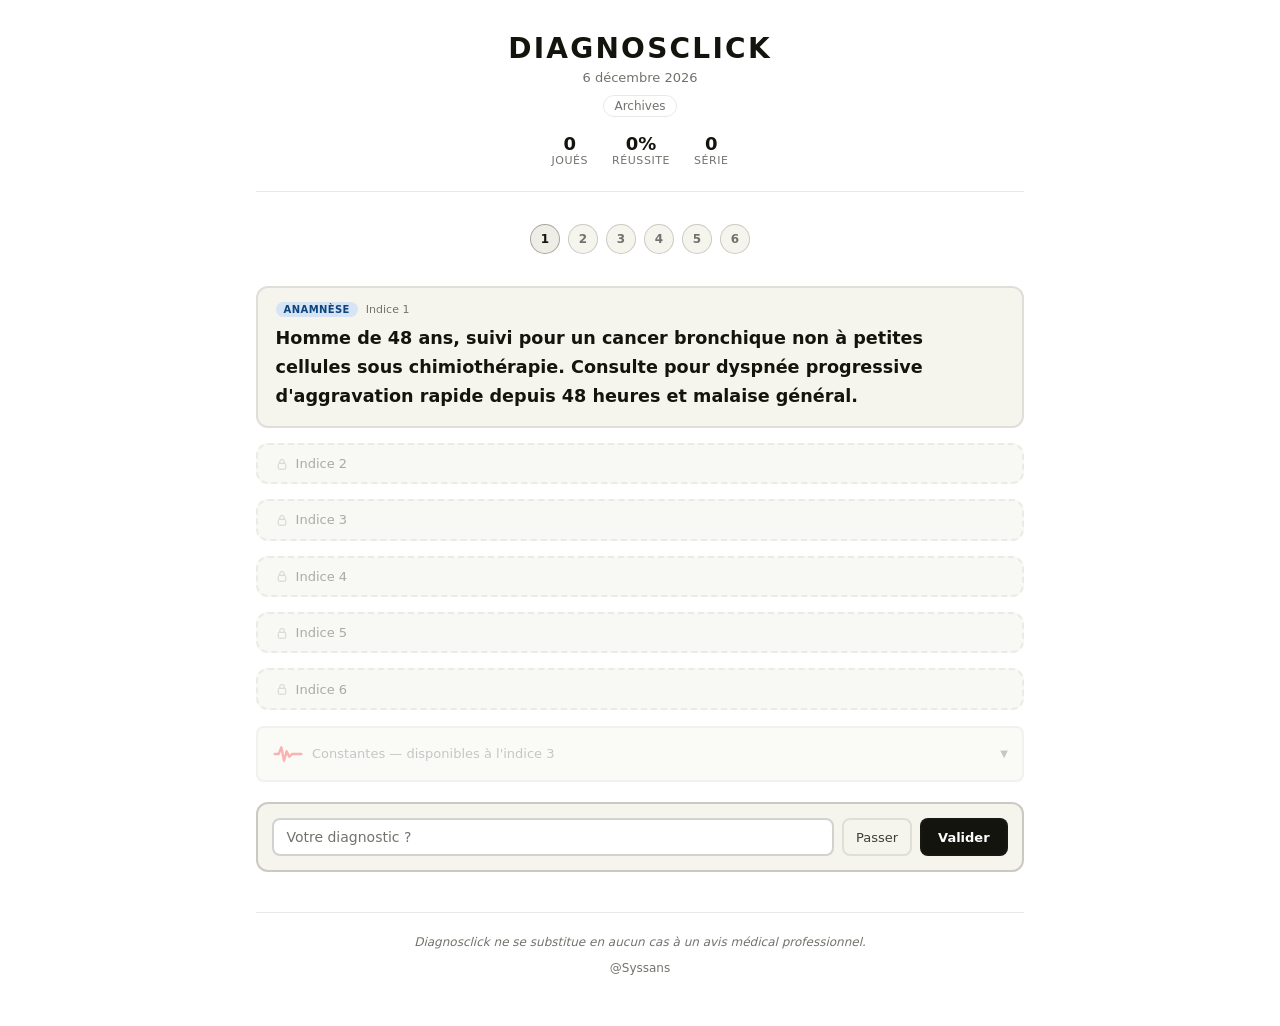
==== commit 207aee97: "Add files via upload" ====
--- a/index.html
+++ b/index.html
@@ -3,7 +3,7 @@
 <head>
   <meta charset="UTF-8" />
   <meta name="viewport" content="width=device-width, initial-scale=1.0" />
-  <title>Diagnostick</title>
+  <title>Diagnosclick</title>
   <meta name="description" content="Trouvez le diagnostic medical en 6 indices. Un nouveau cas chaque jour." />
   <link rel="stylesheet" href="./style.css" />
   <style>
@@ -14,7 +14,7 @@
 
 <div id="app">
   <div class="header">
-    <h1>Diagnostick</h1>
+    <h1>Diagnosclick</h1>
     <p class="header-sub"><span id="date-label"></span></p>
     <div class="header-nav">
       <a href="./archives.html">Archives</a>
@@ -47,7 +47,7 @@
 
     <div class="input-zone" id="input-zone">
       <div class="input-row">
-        <input class="diag-input" id="diag-input" type="text" placeholder="Entrez un diagnostic..." autocomplete="off" />
+        <input class="diag-input" id="diag-input" type="text" placeholder="Votre diagnostic ?" autocomplete="off" />
         <button class="btn-passer" id="btn-passer">Passer</button>
         <button class="btn-valider" id="btn-valider">Valider</button>
       </div>
@@ -58,7 +58,7 @@
   </div>
 
   <div class="footer">
-    <p><i>Diagnostick ne se substitue en aucun cas à un avis médical professionnel.</i></p>
+    <p><i>Diagnosclick ne se substitue en aucun cas à un avis médical professionnel.</i></p>
     <p style="margin-top:6px;"><a href="https://x.com/syssans" target="_blank">@Syssans</a></p>
   </div>
 </div>
@@ -82,8 +82,8 @@
   var termine = false;
   var countdownInterval = null;
   var MAX_ESSAIS = 6;
-  var KEY_STATS   = 'diagnostick_stats';
-  var KEY_SESSION = 'diagnostick_session';
+  var KEY_STATS   = 'diagnosclick_stats';
+  var KEY_SESSION = 'diagnosclick_session';
 
   function el(id) { return document.getElementById(id); }
 
@@ -157,7 +157,7 @@
 
   function chargerCas() {
     Promise.all([
-      fetch('./diagnostick_database.json').then(function(r){return r.json();}),
+      fetch('./diagnosclick_database.json').then(function(r){return r.json();}),
       fetch('./config.json').then(function(r){return r.json();})
     ]).then(function(results) {
       var data = results[0], config = results[1];
@@ -312,7 +312,7 @@
     var actions = document.createElement('div'); actions.className = 'result-actions';
     var confirm = document.createElement('div'); confirm.className = 'share-confirm'; confirm.style.display='none'; confirm.textContent = 'Copié !';
     var btnP = document.createElement('button'); btnP.className = 'btn-partager'; btnP.textContent = 'Partager';
-    btnP.addEventListener('click', function() { navigator.clipboard.writeText('Diagnostick — ' + getDateLabel() + '\n' + emoji + '\nhttps://syssans.github.io/Diagnostick/').catch(function(){}); confirm.style.display='block'; });
+    btnP.addEventListener('click', function() { navigator.clipboard.writeText('Diagnosclick — ' + getDateLabel() + '\n' + emoji + '\nhttps://syssans.github.io/Diagnosclick/').catch(function(){}); confirm.style.display='block'; });
     var lnk = document.createElement('a'); lnk.className = 'btn-archives-link'; lnk.href = './archives.html'; lnk.textContent = 'Voir les archives';
     actions.appendChild(btnP); actions.appendChild(lnk);
     banner.appendChild(h2); banner.appendChild(emojiDiv); banner.appendChild(p1); banner.appendChild(p2); banner.appendChild(cdBlock); banner.appendChild(actions); banner.appendChild(confirm);
@@ -347,7 +347,7 @@
     var actions = document.createElement('div'); actions.className = 'result-actions';
     var confirm = document.createElement('div'); confirm.className = 'share-confirm'; confirm.style.display='none'; confirm.textContent = 'Copié !';
     var btnP = document.createElement('button'); btnP.className = 'btn-partager'; btnP.textContent = 'Partager';
-    btnP.addEventListener('click', function() { navigator.clipboard.writeText('Diagnostick — ' + getDateLabel() + '\n' + emoji + '\nhttps://syssans.github.io/Diagnostick/').catch(function(){}); confirm.style.display='block'; });
+    btnP.addEventListener('click', function() { navigator.clipboard.writeText('Diagnosclick — ' + getDateLabel() + '\n' + emoji + '\nhttps://syssans.github.io/Diagnosclick/').catch(function(){}); confirm.style.display='block'; });
     var lnk = document.createElement('a'); lnk.className = 'btn-archives-link'; lnk.href = './archives.html'; lnk.textContent = 'Voir les archives';
     actions.appendChild(btnP); actions.appendChild(lnk);
     banner.appendChild(h2); banner.appendChild(emojiDiv); banner.appendChild(p); banner.appendChild(cdBlock); banner.appendChild(actions); banner.appendChild(confirm);
--- a/style.css
+++ b/style.css
@@ -45,7 +45,7 @@
 body { font-family:'Inter', system-ui, sans-serif; background:var(--bg-primary); color:var(--text-primary); min-height:100vh; }
 
 /* ── HEADER ───────────────────────────────────────────────────────────────── */
-.header { text-align:center; margin-bottom:2rem; padding-bottom:1.5rem; border-bottom:0.5px solid var(--border-subtle); }
+.header { text-align:center; margin-bottom:32px; padding-bottom:1.5rem; border-bottom:0.5px solid var(--border-subtle); }
 .header h1 { font-size:28px; font-weight:700; letter-spacing:0.08em; text-transform:uppercase; }
 .header-sub { font-size:13px; color:var(--text-tertiary); margin-top:5px; }
 .header-nav { margin-top:10px; display:flex; justify-content:center; gap:6px; }
@@ -63,16 +63,16 @@
 .footer a:hover { color:var(--text-secondary); }
 
 /* ── TRIES ────────────────────────────────────────────────────────────────── */
-.tries { display:flex; gap:8px; justify-content:center; margin-bottom:1.5rem; }
+.tries { display:flex; gap:8px; justify-content:center; margin-bottom:32px; }
 .try-dot { width:30px; height:30px; border-radius:50%; border:0.5px solid var(--border-mid); background:var(--bg-secondary); display:flex; align-items:center; justify-content:center; font-size:12px; font-weight:600; color:var(--text-tertiary); transition:all 0.15s; }
 .try-dot.used { background:var(--red-bg); border-color:var(--red); color:var(--red-light); }
 .try-dot.current { border-color:var(--border-strong); background:var(--bg-tertiary); color:var(--text-primary); }
 .try-dot.correct { background:var(--green-bg); border-color:var(--green); color:var(--green-light); }
 
 /* ── INDICES ──────────────────────────────────────────────────────────────── */
-.indices { display:flex; flex-direction:column; gap:8px; margin-bottom:1rem; }
-.indice-card { background:var(--bg-secondary); border:0.5px solid var(--border-subtle); border-radius:var(--radius-lg); padding:0.9rem 1.1rem; animation:fadeSlide 0.2s ease; }
-@keyframes fadeSlide { from{opacity:0;transform:translateY(4px)} to{opacity:1;transform:translateY(0)} }
+.indices { display:flex; flex-direction:column; gap:15px; margin-bottom:1rem; }
+.indice-card { background:var(--bg-secondary); border:2px solid var(--border-subtle); border-radius:var(--radius-lg); padding:0.9rem 1.1rem; animation:fadeSlide 0.2s ease; }
+@keyframes fadeSlide { from{opacity:0;transform: perspective(400px) rotateX(90deg);} to{opacity:1;transform: perspective(400px) rotateX(0deg);} }
 .indice-header { display:flex; align-items:center; gap:8px; margin-bottom:7px; }
 .indice-tag { font-size:10px; font-weight:600; padding:2px 8px; border-radius:var(--radius-full); text-transform:uppercase; letter-spacing:0.04em; }
 .tag-anamnese { background:var(--tag-anamnese-bg); color:var(--tag-anamnese-text); }
@@ -81,7 +81,7 @@
 .tag-image { background:var(--tag-image-bg); color:var(--tag-image-text); }
 .indice-num { font-size:11px; color:var(--text-tertiary); }
 .indice-text { font-size: 1.1rem; line-height: 1.65; font-weight: 600; }
-.indice-locked-card { background:var(--bg-secondary); border:0.5px dashed var(--border-subtle); border-radius:var(--radius-lg); padding:0.7rem 1.1rem; display:flex; align-items:center; gap:8px; opacity:0.6; }
+.indice-locked-card { background:var(--bg-secondary); border:2px dashed var(--border-subtle); border-radius:var(--radius-lg); padding:0.7rem 1.1rem; display:flex; align-items:center; gap:8px; opacity:0.6; }
 .indice-locked-text { font-size:13px; color:var(--text-tertiary); }
 .lock-icon { width:12px; height:12px; opacity:0.3; flex-shrink:0; }
 
@@ -100,7 +100,7 @@
 
 /* ── CONSTANTES ───────────────────────────────────────────────────────────── */
 .constantes-zone { margin-bottom:1.25rem; }
-.btn-constantes { width:100%; display:flex; align-items:center; justify-content:space-between; padding:10px 14px; background:var(--green-bg); border:0.5px solid var(--green); border-radius:var(--radius-md); font-size:13px; color:var(--green-light); cursor:pointer; font-family:inherit; transition:all 0.15s; }
+.btn-constantes { width:100%; display:flex; align-items:center; justify-content:space-between; padding:10px 14px; background:var(--green-bg); border:2px solid var(--green); border-radius:var(--radius-md); font-size:13px; color:var(--green-light); cursor:pointer; font-family:inherit; transition:all 0.15s; }
 .btn-constantes:not([disabled]):hover { filter:brightness(1.1); }
 .btn-constantes[disabled] { opacity:0.4; cursor:not-allowed; background:var(--bg-secondary); border-color:var(--border-subtle); color:var(--text-tertiary); }
 .btn-constantes-left { display:flex; align-items:center; gap:8px; }
@@ -116,26 +116,26 @@
 .constantes-table td:last-child { color:var(--text-primary); font-weight:500; }
 
 /* ── INPUT / AUTOCOMPLETE ─────────────────────────────────────────────────── */
-.input-zone { position:relative; background:var(--bg-secondary); border:0.5px solid var(--border-mid); border-radius:var(--radius-lg); padding:0.9rem; }
+.input-zone { position:relative; background:var(--bg-secondary); border:2px solid var(--border-mid); border-radius:var(--radius-lg); padding:0.9rem; }
 .input-row { display:flex; gap:8px; }
-.diag-input { flex:1; font-size:14px; padding:0 12px; height:38px; border-radius:var(--radius-md); border:0.5px solid var(--border-mid); background:var(--bg-primary); color:var(--text-primary); outline:none; font-family:inherit; }
+.diag-input { flex:1; font-size:14px; padding:0 12px; height:38px; border-radius:var(--radius-md); border:2px solid var(--border-mid); background:var(--bg-primary); color:var(--text-primary); outline:none; font-family:inherit; }
 .diag-input::placeholder { color:var(--text-tertiary); }
 .diag-input:focus { border-color:var(--border-strong); }
-.btn-valider { height:38px; padding:0 16px; font-size:13px; font-weight:600; border-radius:var(--radius-md); border:0.5px solid var(--border-strong); background:var(--text-primary); color:var(--bg-primary); cursor:pointer; white-space:nowrap; font-family:inherit; transition:opacity 0.1s; }
+.btn-valider { height:38px; padding:0 16px; font-size:13px; font-weight:600; border-radius:var(--radius-md); border:2px solid var(--border-strong); background:var(--text-primary); color:var(--bg-primary); cursor:pointer; white-space:nowrap; font-family:inherit; transition:opacity 0.1s; }
 .btn-valider:hover { opacity:0.85; }
 .btn-valider:disabled { opacity:0.3; cursor:not-allowed; }
-.btn-passer { height:38px; padding:0 12px; font-size:13px; border-radius:var(--radius-md); border:0.5px solid var(--border-subtle); background:transparent; color:var(--text-secondary); cursor:pointer; font-family:inherit; }
+.btn-passer { height:38px; padding:0 12px; font-size:13px; border-radius:var(--radius-md); border:2px solid var(--border-subtle); background:transparent; color:var(--text-secondary); cursor:pointer; font-family:inherit; }
 .btn-passer:hover { background:var(--bg-tertiary); }
-.dropdown { position:absolute; top:calc(0.9rem + 38px + 8px); left:0.9rem; right:0.9rem; background:var(--bg-primary); border:0.5px solid var(--border-mid); border-radius:var(--radius-md); z-index:10; overflow:hidden; }
+.dropdown { position:absolute; top:calc(0.9rem + 38px + 8px); left:0.9rem; right:0.9rem; background:var(--bg-primary); border:2px solid var(--border-mid); border-radius:var(--radius-md); z-index:10; overflow:hidden; }
 .dropdown-item { padding:9px 12px; font-size:14px; color:var(--text-primary); cursor:pointer; }
 .dropdown-item:hover { background:var(--bg-secondary); }
 .feedback { margin-top:8px; padding:8px 12px; border-radius:var(--radius-md); font-size:13px; line-height:1.5; }
-.feedback.wrong { background:var(--red-bg); color:var(--red-light); border:0.5px solid var(--red); }
-.feedback.correct { background:var(--green-bg); color:var(--green-light); border:0.5px solid var(--green); }
-.feedback.reveal { background:var(--neutral-bg); color:var(--text-secondary); border:0.5px solid var(--border-subtle); }
+.feedback.wrong { background:var(--red-bg); color:var(--red-light); border:2px solid var(--red); }
+.feedback.correct { background:var(--green-bg); color:var(--green-light); border:2px solid var(--green); }
+.feedback.reveal { background:var(--neutral-bg); color:var(--text-secondary); border:2px solid var(--border-subtle); }
 
 /* ── RÉSULTAT ─────────────────────────────────────────────────────────────── */
-.result-banner { text-align:center; padding:1.75rem; background:var(--bg-secondary); border-radius:var(--radius-lg); border:0.5px solid var(--border-subtle); margin-top:1rem; }
+.result-banner { text-align:center; padding:1.75rem; background:var(--bg-secondary); border-radius:var(--radius-lg); border:2px solid var(--border-subtle); margin-top:1rem; }
 .result-banner h2 { font-size:20px; font-weight:700; margin-bottom:6px; }
 .result-banner p { font-size:13px; color:var(--text-secondary); margin-bottom:14px; line-height:1.6; }
 .result-emoji { font-size:18px; letter-spacing:3px; margin-bottom:14px; }
@@ -143,12 +143,12 @@
 .countdown-label { font-size:11px; color:var(--text-tertiary); text-transform:uppercase; letter-spacing:0.06em; margin-bottom:4px; }
 .countdown-time { font-size:24px; font-weight:700; letter-spacing:0.06em; font-variant-numeric:tabular-nums; }
 .result-actions { display:flex; gap:8px; justify-content:center; flex-wrap:wrap; margin-top:14px; }
-.btn-partager { font-size:13px; font-weight:500; padding:8px 18px; border-radius:var(--radius-md); border:0.5px solid var(--border-mid); background:var(--bg-primary); color:var(--text-primary); cursor:pointer; font-family:inherit; }
+.btn-partager { font-size:13px; font-weight:500; padding:8px 18px; border-radius:var(--radius-md); border:2px solid var(--border-mid); background:var(--bg-primary); color:var(--text-primary); cursor:pointer; font-family:inherit; }
 .btn-partager:hover { background:var(--bg-tertiary); }
-.btn-archives-link { font-size:13px; padding:8px 18px; border-radius:var(--radius-md); border:0.5px solid var(--border-subtle); background:transparent; color:var(--text-secondary); cursor:pointer; font-family:inherit; text-decoration:none; display:inline-flex; align-items:center; }
+.btn-archives-link { font-size:13px; padding:8px 18px; border-radius:var(--radius-md); border:2px solid var(--border-subtle); background:transparent; color:var(--text-secondary); cursor:pointer; font-family:inherit; text-decoration:none; display:inline-flex; align-items:center; }
 .btn-archives-link:hover { background:var(--bg-tertiary); }
 .share-confirm { font-size:12px; color:var(--text-tertiary); margin-top:8px; }
-.deja-joue { text-align:center; padding:2rem 1.5rem; background:var(--bg-secondary); border-radius:var(--radius-lg); border:0.5px solid var(--border-subtle); }
+.deja-joue { text-align:center; padding:2rem 1.5rem; background:var(--bg-secondary); border-radius:var(--radius-lg); border:2px solid var(--border-subtle); }
 .deja-joue h2 { font-size:20px; font-weight:700; margin-bottom:8px; }
 .deja-joue p { font-size:13px; color:var(--text-secondary); line-height:1.6; margin-bottom:6px; }
 
@@ -161,7 +161,7 @@
 
 /* ── ARCHIVES — GRILLE ────────────────────────────────────────────────────── */
 .archive-grid { display:grid; grid-template-columns:1fr 1fr; gap:8px; }
-.archive-card { background:var(--bg-secondary); border:0.5px solid var(--border-subtle); border-radius:var(--radius-lg); padding:0.85rem 1rem; cursor:pointer; transition:border-color 0.1s; display:flex; flex-direction:column; gap:6px; }
+.archive-card { background:var(--bg-secondary); border:2px solid var(--border-subtle); border-radius:var(--radius-lg); padding:0.85rem 1rem; cursor:pointer; transition:border-color 0.1s; display:flex; flex-direction:column; gap:6px; }
 .archive-card:hover { border-color:var(--border-mid); }
 .archive-card-top { display:flex; align-items:center; justify-content:space-between; }
 .archive-date { font-size:11px; color:var(--text-tertiary); }
@@ -175,7 +175,7 @@
 /* ── MODALE ───────────────────────────────────────────────────────────────── */
 .modal-overlay { position:fixed; inset:0; background:rgba(0,0,0,0.6); display:none; align-items:flex-start; justify-content:center; z-index:100; padding:1rem; overflow-y:auto; }
 .modal-overlay.open { display:flex; }
-.modal { background:var(--bg-primary); border:0.5px solid var(--border-mid); border-radius:var(--radius-lg); width:100%; max-width:600px; margin:auto; padding:1.5rem; }
+.modal { background:var(--bg-primary); border:2px solid var(--border-mid); border-radius:var(--radius-lg); width:100%; max-width:600px; margin:auto; padding:1.5rem; }
 .modal-header { display:flex; align-items:center; justify-content:space-between; margin-bottom:1.25rem; }
 .modal-title { font-size:16px; font-weight:600; }
 .modal-close { background:none; border:none; cursor:pointer; font-size:20px; color:var(--text-tertiary); padding:0 4px; line-height:1; }
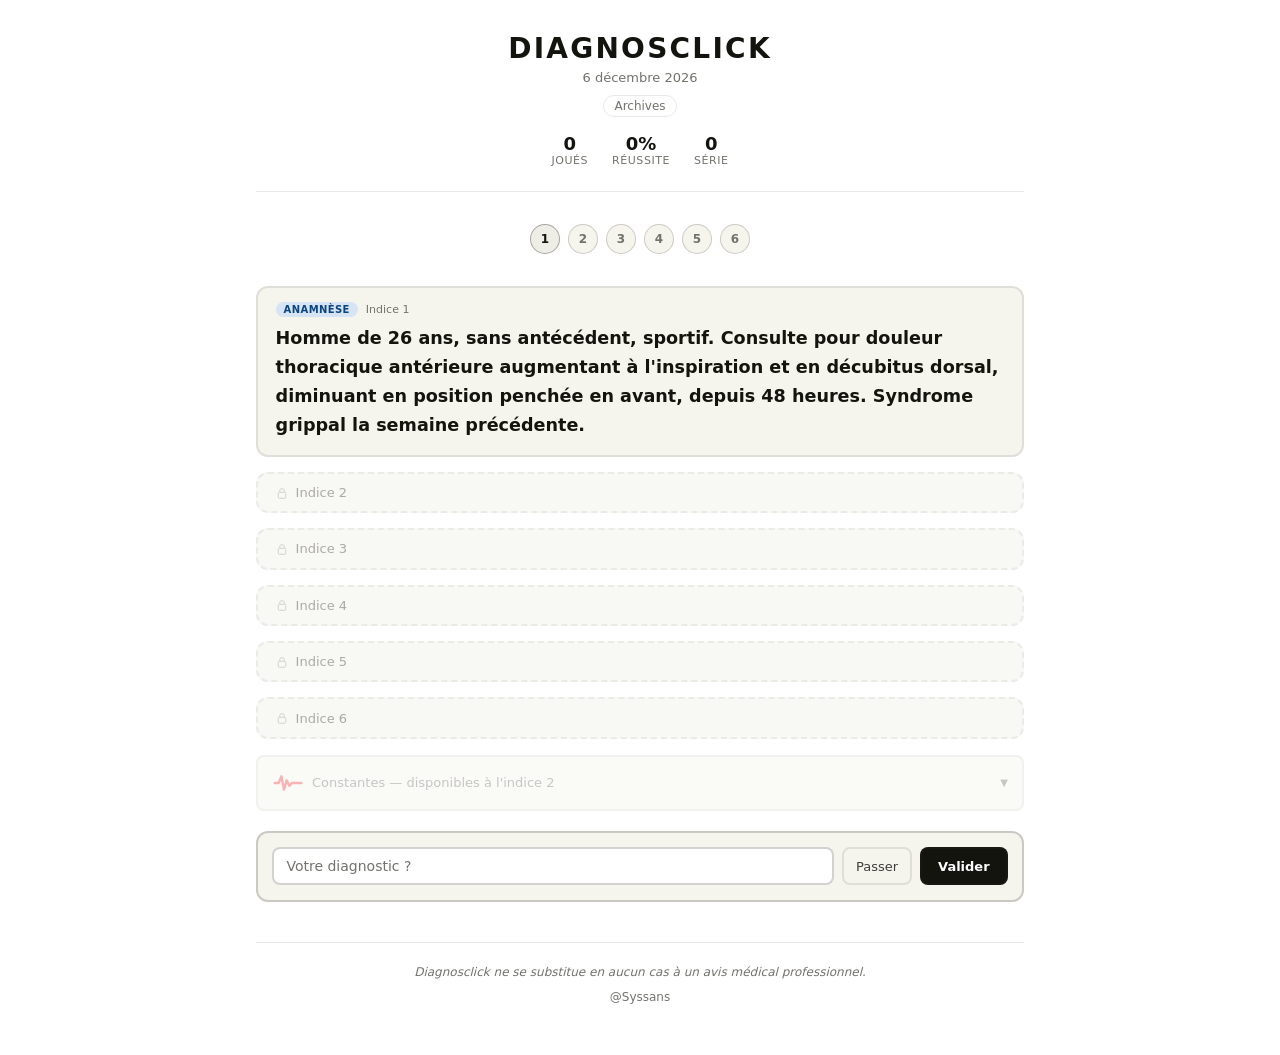
==== commit 7b613c53: "Update index.html" ====
--- a/index.html
+++ b/index.html
@@ -5,7 +5,8 @@
   <meta name="viewport" content="width=device-width, initial-scale=1.0" />
   <title>Diagnosclick</title>
   <meta name="description" content="Trouvez le diagnostic medical en 6 indices. Un nouveau cas chaque jour." />
-  <link rel="stylesheet" href="./style.css" />
+  <link rel="stylesheet" href="./style/style.css" />
+  <link rel="icon" href="data:image/svg+xml,<svg xmlns=%22http://www.w3.org/2000/svg%22 viewBox=%220 0 100 100%22><text y=%22.9em%22 font-size=%2290%22>🦧</text></svg>">
   <style>
     #app { max-width:800px; margin:0 auto; padding:2rem 1rem 3rem; }
   </style>
@@ -17,7 +18,7 @@
     <h1>Diagnosclick</h1>
     <p class="header-sub"><span id="date-label"></span></p>
     <div class="header-nav">
-      <a href="./archives.html">Archives</a>
+      <a href="./archives">Archives</a>
     </div>
     <div class="header-stats">
       <div class="stat"><div class="stat-value" id="stat-joues">0</div><div class="stat-label">Joués</div></div>
--- a/style/style.css
+++ b/style/style.css
@@ -0,0 +1,183 @@
+/* ── VARIABLES ────────────────────────────────────────────────────────────── */
+:root {
+  --bg-primary: #1a1a18; --bg-secondary: #242422; --bg-tertiary: #2e2e2c;
+  --text-primary: #f5f4ee; --text-secondary: #a8a69a; --text-tertiary: #6e6c64;
+  --border-subtle: rgba(222,220,209,0.12); --border-mid: rgba(222,220,209,0.25); --border-strong: rgba(222,220,209,0.4);
+  --radius-sm:6px; --radius-md:8px; --radius-lg:12px; --radius-full:9999px;
+  --tag-anamnese-bg:rgba(37,62,95,0.7); --tag-anamnese-text:#80aadd;
+  --tag-clinique-bg:rgba(27,70,20,0.7); --tag-clinique-text:#7ab948;
+  --tag-paraclinique-bg:rgba(72,58,15,0.7); --tag-paraclinique-text:#d1a041;
+  --tag-image-bg:rgba(55,45,90,0.7); --tag-image-text:#afa9ec;
+  --green:#4a7a1a; --green-light:#c0dd97; --green-bg:rgba(27,70,20,0.4);
+  --red:#a32d2d; --red-light:#f7c1c1; --red-bg:rgba(96,42,40,0.4);
+  --neutral-bg: #5c461b;
+  --neutral-light:#d1a041;
+  --yellow: #ffd000;
+  --sp-cardio-bg:rgba(37,62,95,0.7); --sp-cardio-text:#80aadd;
+  --sp-urg-bg:rgba(55,45,90,0.7); --sp-urg-text:#afa9ec;
+  --sp-pneumo-bg:rgba(27,70,20,0.7); --sp-pneumo-text:#7ab948;
+  --sp-neuro-bg:rgba(72,58,15,0.7); --sp-neuro-text:#d1a041;
+  --sp-med-bg:rgba(60,30,60,0.7); --sp-med-text:#d4a0d4;
+}
+
+@media (prefers-color-scheme: light) {
+  :root {
+    --bg-primary:#fff; --bg-secondary:#f5f4ed; --bg-tertiary:#eeede6;
+    --text-primary:#14140f; --text-secondary:#3d3d3a; --text-tertiary:#73726c;
+    --border-subtle:rgba(31,30,29,0.1); --border-mid:rgba(31,30,29,0.2); --border-strong:rgba(31,30,29,0.35);
+    --tag-anamnese-bg:#d6e4f6; --tag-anamnese-text:#0c447c;
+    --tag-clinique-bg:#d4edda; --tag-clinique-text:#085041;
+    --tag-paraclinique-bg:#faeeda; --tag-paraclinique-text:#633806;
+    --tag-image-bg:#eeedfe; --tag-image-text:#3c3489;
+    --green:#3b6d11; --green-light:#639922; --green-bg:#eaf3de;
+    --red:#791f1f; --red-light:#a32d2d; --red-bg:#fcebeb;
+    --neutral-bg:#f5f4ed;
+    --sp-cardio-bg:#d6e4f6; --sp-cardio-text:#0c447c;
+    --sp-urg-bg:#eeedfe; --sp-urg-text:#3c3489;
+    --sp-pneumo-bg:#d4edda; --sp-pneumo-text:#085041;
+    --sp-neuro-bg:#faeeda; --sp-neuro-text:#633806;
+    --sp-med-bg:#f5e6f5; --sp-med-text:#7a2a7a;
+  }
+}
+
+/* ── RESET ────────────────────────────────────────────────────────────────── */
+* { box-sizing:border-box; margin:0; padding:0; }
+body { font-family:'Inter', system-ui, sans-serif; background:var(--bg-primary); color:var(--text-primary); min-height:100vh; }
+
+/* ── HEADER ───────────────────────────────────────────────────────────────── */
+.header { text-align:center; margin-bottom:32px; padding-bottom:1.5rem; border-bottom:0.5px solid var(--border-subtle); }
+.header h1 { font-size:28px; font-weight:700; letter-spacing:0.08em; text-transform:uppercase; }
+.header-sub { font-size:13px; color:var(--text-tertiary); margin-top:5px; }
+.header-nav { margin-top:10px; display:flex; justify-content:center; gap:6px; }
+.header-nav a { font-size:12px; color:var(--text-tertiary); text-decoration:none; border:0.5px solid var(--border-subtle); border-radius:var(--radius-full); padding:3px 10px; transition:all 0.1s; }
+.header-nav a:hover { color:var(--text-secondary); border-color:var(--border-mid); }
+.header-stats { display:flex; justify-content:center; gap:1.5rem; margin-top:1rem; }
+.stat { text-align:center; }
+.stat-value { font-size:18px; font-weight:600; }
+.stat-label { font-size:11px; color:var(--text-tertiary); text-transform:uppercase; letter-spacing:0.05em; }
+
+/* ── FOOTER ───────────────────────────────────────────────────────────────── */
+.footer { text-align:center; margin-top:2.5rem; padding-top:1.25rem; border-top:0.5px solid var(--border-subtle); }
+.footer p { font-size:12px; color:var(--text-tertiary); line-height:1.6; }
+.footer a { color:var(--text-tertiary); text-decoration:none; }
+.footer a:hover { color:var(--text-secondary); }
+
+/* ── TRIES ────────────────────────────────────────────────────────────────── */
+.tries { display:flex; gap:8px; justify-content:center; margin-bottom:32px; }
+.try-dot { width:30px; height:30px; border-radius:50%; border:0.5px solid var(--border-mid); background:var(--bg-secondary); display:flex; align-items:center; justify-content:center; font-size:12px; font-weight:600; color:var(--text-tertiary); transition:all 0.15s; }
+.try-dot.used { background:var(--red-bg); border-color:var(--red); color:var(--red-light); }
+.try-dot.current { border-color:var(--border-strong); background:var(--bg-tertiary); color:var(--text-primary); }
+.try-dot.correct { background:var(--green-bg); border-color:var(--green); color:var(--green-light); }
+
+/* ── INDICES ──────────────────────────────────────────────────────────────── */
+.indices { display:flex; flex-direction:column; gap:15px; margin-bottom:1rem; }
+.indice-card { background:var(--bg-secondary); border:2px solid var(--border-subtle); border-radius:var(--radius-lg); padding:0.9rem 1.1rem; animation:fadeSlide 0.2s ease; }
+@keyframes fadeSlide { from{opacity:0;transform: perspective(400px) rotateX(90deg);} to{opacity:1;transform: perspective(400px) rotateX(0deg);} }
+.indice-header { display:flex; align-items:center; gap:8px; margin-bottom:7px; }
+.indice-tag { font-size:10px; font-weight:600; padding:2px 8px; border-radius:var(--radius-full); text-transform:uppercase; letter-spacing:0.04em; }
+.tag-anamnese { background:var(--tag-anamnese-bg); color:var(--tag-anamnese-text); }
+.tag-clinique { background:var(--tag-clinique-bg); color:var(--tag-clinique-text); }
+.tag-paraclinique { background:var(--tag-paraclinique-bg); color:var(--tag-paraclinique-text); }
+.tag-image { background:var(--tag-image-bg); color:var(--tag-image-text); }
+.indice-num { font-size:11px; color:var(--text-tertiary); }
+.indice-text { font-size: 1.1rem; line-height: 1.65; font-weight: 600; }
+.indice-locked-card { background:var(--bg-secondary); border:2px dashed var(--border-subtle); border-radius:var(--radius-lg); padding:0.7rem 1.1rem; display:flex; align-items:center; gap:8px; opacity:0.6; }
+.indice-locked-text { font-size:13px; color:var(--text-tertiary); }
+.lock-icon { width:12px; height:12px; opacity:0.3; flex-shrink:0; }
+
+/* ── IMAGES + LIGHTBOX ────────────────────────────────────────────────────── */
+.indice-image { width:100%; border-radius:var(--radius-md); margin-top:10px; background:var(--bg-tertiary); height:180px; display:flex; align-items:center; justify-content:center; border:0.5px solid var(--border-subtle); overflow:hidden; cursor:zoom-in; position:relative; }
+.indice-image img { max-width:100%; max-height:100%; object-fit:contain; transition:transform 0.15s; }
+.indice-image:hover img { transform:scale(1.03); }
+.indice-image-placeholder { font-size:12px; color:var(--text-tertiary); }
+.indice-image-hint { position:absolute; bottom:6px; right:8px; font-size:10px; color:var(--text-tertiary); opacity:0.7; pointer-events:none; }
+
+.lightbox { position:fixed; inset:0; background:rgba(0,0,0,0.92); z-index:1000; display:none; align-items:center; justify-content:center; padding:1rem; }
+.lightbox.open { display:flex; }
+.lightbox img { max-width:100%; max-height:90vh; object-fit:contain; border-radius:var(--radius-md); }
+.lightbox-close { position:fixed; top:16px; right:20px; background:none; border:none; color:#fff; font-size:28px; cursor:pointer; line-height:1; opacity:0.7; z-index:1001; }
+.lightbox-close:hover { opacity:1; }
+
+/* ── CONSTANTES ───────────────────────────────────────────────────────────── */
+.constantes-zone { margin-bottom:1.25rem; }
+.btn-constantes { width:100%; display:flex; align-items:center; justify-content:space-between; padding:10px 14px; background:var(--green-bg); border:2px solid var(--green); border-radius:var(--radius-md); font-size:13px; color:var(--green-light); cursor:pointer; font-family:inherit; transition:all 0.15s; }
+.btn-constantes:not([disabled]):hover { filter:brightness(1.1); }
+.btn-constantes[disabled] { opacity:0.4; cursor:not-allowed; background:var(--bg-secondary); border-color:var(--border-subtle); color:var(--text-tertiary); }
+.btn-constantes-left { display:flex; align-items:center; gap:8px; }
+.constantes-chevron { font-size:10px; transition:transform 0.2s; display:inline-block; }
+.constantes-chevron.open { transform:rotate(180deg); }
+.constantes-panel { background:var(--bg-secondary); border:0.5px solid var(--border-subtle); border-top:none; border-radius:0 0 var(--radius-md) var(--radius-md); overflow:hidden; display:none; }
+.constantes-panel.open { display:block; }
+.constantes-table { width:100%; border-collapse:collapse; }
+.constantes-table tr { border-bottom:0.5px solid var(--border-subtle); }
+.constantes-table tr:last-child { border-bottom:none; }
+.constantes-table td { padding:8px 14px; font-size:13px; }
+.constantes-table td:first-child { color:var(--text-secondary); width:45%; }
+.constantes-table td:last-child { color:var(--text-primary); font-weight:500; }
+
+/* ── INPUT / AUTOCOMPLETE ─────────────────────────────────────────────────── */
+.input-zone { position:relative; background:var(--bg-secondary); border:2px solid var(--border-mid); border-radius:var(--radius-lg); padding:0.9rem; }
+.input-row { display:flex; gap:8px; }
+.diag-input { flex:1; font-size:14px; padding:0 12px; height:38px; border-radius:var(--radius-md); border:2px solid var(--border-mid); background:var(--bg-primary); color:var(--text-primary); outline:none; font-family:inherit; }
+.diag-input::placeholder { color:var(--text-tertiary); }
+.diag-input:focus { border-color:var(--border-strong); }
+.btn-valider { height:38px; padding:0 16px; font-size:13px; font-weight:600; border-radius:var(--radius-md); border:2px solid var(--border-strong); background:var(--text-primary); color:var(--bg-primary); cursor:pointer; white-space:nowrap; font-family:inherit; transition:opacity 0.1s; }
+.btn-valider:hover { opacity:0.85; }
+.btn-valider:disabled { opacity:0.3; cursor:not-allowed; }
+.btn-passer { height:38px; padding:0 12px; font-size:13px; border-radius:var(--radius-md); border:2px solid var(--border-subtle); background:transparent; color:var(--text-secondary); cursor:pointer; font-family:inherit; }
+.btn-passer:hover { background:var(--bg-tertiary); }
+.dropdown { position:absolute; top:calc(0.9rem + 38px + 8px); left:0.9rem; right:0.9rem; background:var(--bg-primary); border:2px solid var(--border-mid); border-radius:var(--radius-md); z-index:10; overflow:hidden; }
+.dropdown-item { padding:9px 12px; font-size:14px; color:var(--text-primary); cursor:pointer; }
+.dropdown-item:hover { background:var(--bg-secondary); }
+.feedback { margin-top:8px; padding:8px 12px; border-radius:var(--radius-md); font-size:13px; line-height:1.5; }
+.feedback.wrong { background:var(--red-bg); color:var(--red-light); border:2px solid var(--red); }
+.feedback.correct { background:var(--green-bg); color:var(--green-light); border:2px solid var(--green); }
+.feedback.reveal { background:var(--neutral-bg); color:var(--text-secondary); border:2px solid var(--border-subtle); }
+
+/* ── RÉSULTAT ─────────────────────────────────────────────────────────────── */
+.result-banner { text-align:center; padding:1.75rem; background:var(--bg-secondary); border-radius:var(--radius-lg); border:2px solid var(--border-subtle); margin-top:1rem; }
+.result-banner h2 { font-size:20px; font-weight:700; margin-bottom:6px; }
+.result-banner p { font-size:13px; color:var(--text-secondary); margin-bottom:14px; line-height:1.6; }
+.result-emoji { font-size:18px; letter-spacing:3px; margin-bottom:14px; }
+.countdown-block { margin:14px 0; }
+.countdown-label { font-size:11px; color:var(--text-tertiary); text-transform:uppercase; letter-spacing:0.06em; margin-bottom:4px; }
+.countdown-time { font-size:24px; font-weight:700; letter-spacing:0.06em; font-variant-numeric:tabular-nums; }
+.result-actions { display:flex; gap:8px; justify-content:center; flex-wrap:wrap; margin-top:14px; }
+.btn-partager { font-size:13px; font-weight:500; padding:8px 18px; border-radius:var(--radius-md); border:2px solid var(--border-mid); background:var(--bg-primary); color:var(--text-primary); cursor:pointer; font-family:inherit; }
+.btn-partager:hover { background:var(--bg-tertiary); }
+.btn-archives-link { font-size:13px; padding:8px 18px; border-radius:var(--radius-md); border:2px solid var(--border-subtle); background:transparent; color:var(--text-secondary); cursor:pointer; font-family:inherit; text-decoration:none; display:inline-flex; align-items:center; }
+.btn-archives-link:hover { background:var(--bg-tertiary); }
+.share-confirm { font-size:12px; color:var(--text-tertiary); margin-top:8px; }
+.deja-joue { text-align:center; padding:2rem 1.5rem; background:var(--bg-secondary); border-radius:var(--radius-lg); border:2px solid var(--border-subtle); }
+.deja-joue h2 { font-size:20px; font-weight:700; margin-bottom:8px; }
+.deja-joue p { font-size:13px; color:var(--text-secondary); line-height:1.6; margin-bottom:6px; }
+
+/* ── TAGS SPÉCIALITÉS ─────────────────────────────────────────────────────── */
+.sp-cardiologie, .sp-cardio { background:var(--sp-cardio-bg); color:var(--sp-cardio-text); }
+.sp-urgences, .sp-urg { background:var(--sp-urg-bg); color:var(--sp-urg-text); }
+.sp-pneumologie, .sp-pneumo { background:var(--sp-pneumo-bg); color:var(--sp-pneumo-text); }
+.sp-neurologie, .sp-neuro { background:var(--sp-neuro-bg); color:var(--sp-neuro-text); }
+.sp-medecine-interne, .sp-med { background:var(--sp-med-bg); color:var(--sp-med-text); }
+
+/* ── ARCHIVES — GRILLE ────────────────────────────────────────────────────── */
+.archive-grid { display:grid; grid-template-columns:1fr 1fr; gap:8px; }
+.archive-card { background:var(--bg-secondary); border:2px solid var(--border-subtle); border-radius:var(--radius-lg); padding:0.85rem 1rem; cursor:pointer; transition:border-color 0.1s; display:flex; flex-direction:column; gap:6px; }
+.archive-card:hover { border-color:var(--border-mid); }
+.archive-card-top { display:flex; align-items:center; justify-content:space-between; }
+.archive-date { font-size:11px; color:var(--text-tertiary); }
+.archive-specialite { font-size:9px; font-weight:600; padding:2px 7px; border-radius:var(--radius-full); text-transform:uppercase; letter-spacing:0.04em; }
+.archive-diagnostic { font-size:13px; font-weight:600; color:var(--text-primary); line-height:1.3; }
+.archive-diff { display:flex; gap:3px; }
+.diff-dot { width:5px; height:5px; border-radius:50%; background:var(--border-mid); }
+.diff-dot.on { background:var(--text-secondary); }
+.archive-empty { text-align:center; padding:3rem 1rem; color:var(--text-tertiary); font-size:14px; grid-column:1/-1; }
+
+/* ── MODALE ───────────────────────────────────────────────────────────────── */
+.modal-overlay { position:fixed; inset:0; background:rgba(0,0,0,0.6); display:none; align-items:flex-start; justify-content:center; z-index:100; padding:1rem; overflow-y:auto; }
+.modal-overlay.open { display:flex; }
+.modal { background:var(--bg-primary); border:2px solid var(--border-mid); border-radius:var(--radius-lg); width:100%; max-width:600px; margin:auto; padding:1.5rem; }
+.modal-header { display:flex; align-items:center; justify-content:space-between; margin-bottom:1.25rem; }
+.modal-title { font-size:16px; font-weight:600; }
+.modal-close { background:none; border:none; cursor:pointer; font-size:20px; color:var(--text-tertiary); padding:0 4px; line-height:1; }
+.modal-close:hover { color:var(--text-primary); }
+.modal-meta { font-size:12px; color:var(--text-tertiary); margin-bottom:1rem; }
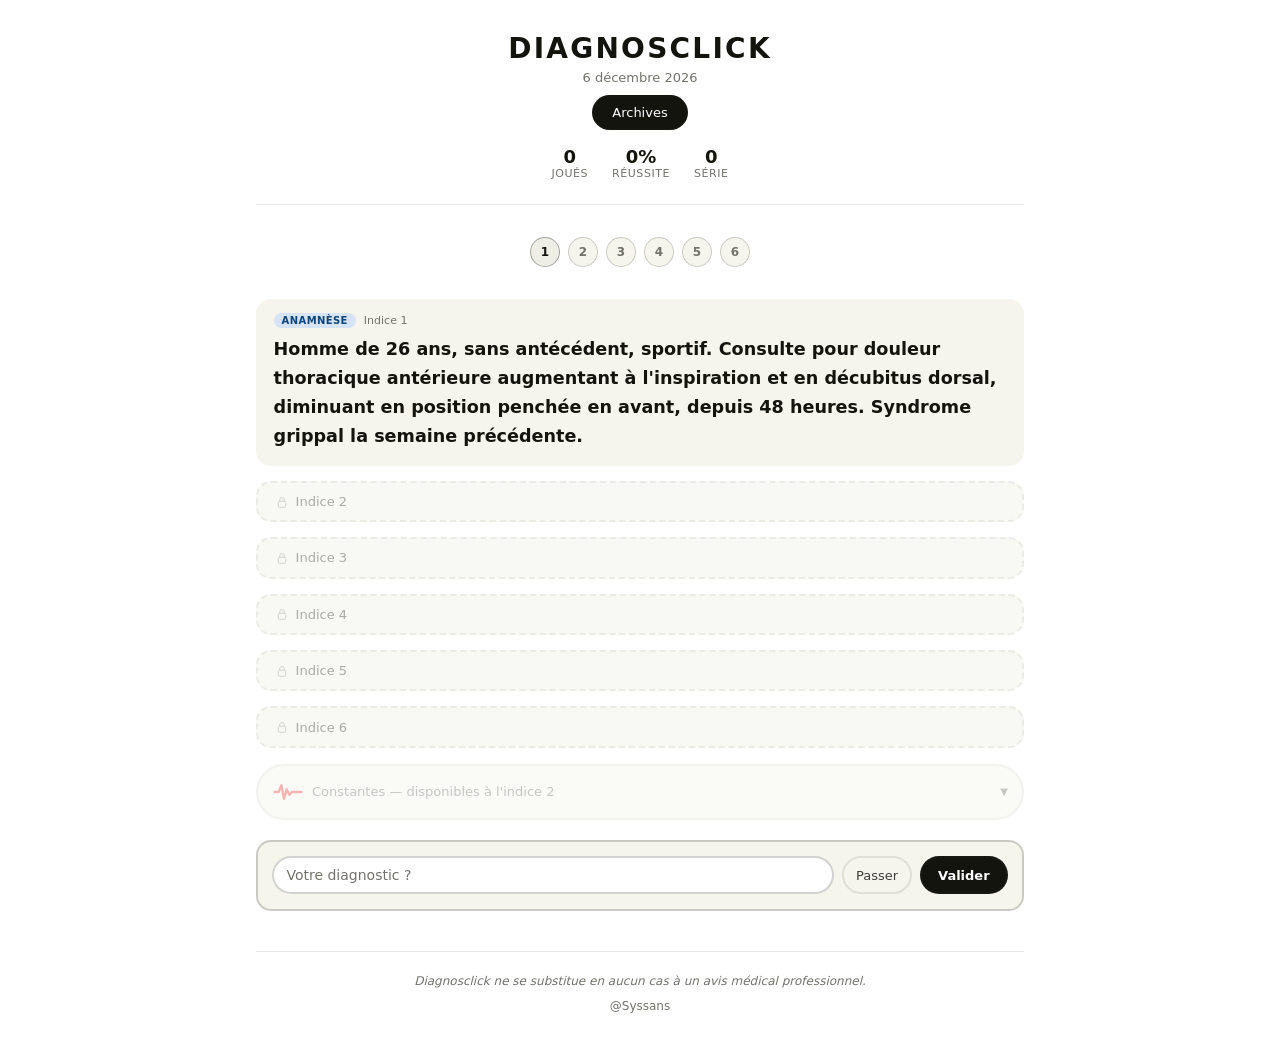
==== commit ba63b85b: "Update index.html" ====
--- a/index.html
+++ b/index.html
@@ -18,7 +18,7 @@
     <h1>Diagnosclick</h1>
     <p class="header-sub"><span id="date-label"></span></p>
     <div class="header-nav">
-      <a href="./archives">Archives</a>
+      <button class="btn-page" id="btn-page" onclick="window.location.href = './archives';">Archives</button>
     </div>
     <div class="header-stats">
       <div class="stat"><div class="stat-value" id="stat-joues">0</div><div class="stat-label">Joués</div></div>
@@ -301,7 +301,7 @@
     var emoji = session.emoji || '';
     var zone = el('result-zone');
     var banner = document.createElement('div'); banner.className = 'deja-joue';
-    var h2 = document.createElement('h2'); h2.textContent = session.succes ? 'Bravo !' : 'Raté hier';
+    var h2 = document.createElement('h2'); h2.textContent = session.succes ? 'Bravo !' : 'Raté pour aujourd\'hui';
     var emojiDiv = document.createElement('div'); emojiDiv.className = 'result-emoji'; emojiDiv.style.margin='10px 0'; emojiDiv.textContent = emoji;
     var p1 = document.createElement('p');
     p1.innerHTML = session.succes ? 'Trouvé en ' + session.essais + ' essai' + (session.essais>1?'s':'') + ' — <strong>' + session.diagnostic + '</strong>' : 'Le diagnostic était : <strong>' + session.diagnostic + '</strong>';
@@ -313,8 +313,8 @@
     var actions = document.createElement('div'); actions.className = 'result-actions';
     var confirm = document.createElement('div'); confirm.className = 'share-confirm'; confirm.style.display='none'; confirm.textContent = 'Copié !';
     var btnP = document.createElement('button'); btnP.className = 'btn-partager'; btnP.textContent = 'Partager';
-    btnP.addEventListener('click', function() { navigator.clipboard.writeText('Diagnosclick — ' + getDateLabel() + '\n' + emoji + '\nhttps://syssans.github.io/Diagnosclick/').catch(function(){}); confirm.style.display='block'; });
-    var lnk = document.createElement('a'); lnk.className = 'btn-archives-link'; lnk.href = './archives.html'; lnk.textContent = 'Voir les archives';
+    btnP.addEventListener('click', function() { navigator.clipboard.writeText('Diagnosclick — ' + getDateLabel() + '\n' + emoji + '\nhttps://diagnosclick.com').catch(function(){}); confirm.style.display='block'; });
+    var lnk = document.createElement('a'); lnk.className = 'btn-archives-link'; lnk.href = './archives'; lnk.textContent = 'Voir les archives';
     actions.appendChild(btnP); actions.appendChild(lnk);
     banner.appendChild(h2); banner.appendChild(emojiDiv); banner.appendChild(p1); banner.appendChild(p2); banner.appendChild(cdBlock); banner.appendChild(actions); banner.appendChild(confirm);
     zone.innerHTML = ''; zone.appendChild(banner);
@@ -348,8 +348,8 @@
     var actions = document.createElement('div'); actions.className = 'result-actions';
     var confirm = document.createElement('div'); confirm.className = 'share-confirm'; confirm.style.display='none'; confirm.textContent = 'Copié !';
     var btnP = document.createElement('button'); btnP.className = 'btn-partager'; btnP.textContent = 'Partager';
-    btnP.addEventListener('click', function() { navigator.clipboard.writeText('Diagnosclick — ' + getDateLabel() + '\n' + emoji + '\nhttps://syssans.github.io/Diagnosclick/').catch(function(){}); confirm.style.display='block'; });
-    var lnk = document.createElement('a'); lnk.className = 'btn-archives-link'; lnk.href = './archives.html'; lnk.textContent = 'Voir les archives';
+    btnP.addEventListener('click', function() { navigator.clipboard.writeText('Diagnosclick — ' + getDateLabel() + '\n' + emoji + '\nhttps://diagnosclick.com').catch(function(){}); confirm.style.display='block'; });
+    var lnk = document.createElement('a'); lnk.className = 'btn-archives-link'; lnk.href = './archives'; lnk.textContent = 'Voir les archives';
     actions.appendChild(btnP); actions.appendChild(lnk);
     banner.appendChild(h2); banner.appendChild(emojiDiv); banner.appendChild(p); banner.appendChild(cdBlock); banner.appendChild(actions); banner.appendChild(confirm);
     zone.innerHTML = ''; zone.appendChild(banner);
--- a/style/style.css
+++ b/style/style.css
@@ -1,9 +1,9 @@
 /* ── VARIABLES ────────────────────────────────────────────────────────────── */
 :root {
-  --bg-primary: #1a1a18; --bg-secondary: #242422; --bg-tertiary: #2e2e2c;
-  --text-primary: #f5f4ee; --text-secondary: #a8a69a; --text-tertiary: #6e6c64;
+  --bg-primary: #000000; --bg-secondary: #fff3; --bg-tertiary: #646464;
+  --text-primary: #f5f4ee; --text-secondary: #a8a69a; --text-tertiary: #949494;
   --border-subtle: rgba(222,220,209,0.12); --border-mid: rgba(222,220,209,0.25); --border-strong: rgba(222,220,209,0.4);
-  --radius-sm:6px; --radius-md:8px; --radius-lg:12px; --radius-full:9999px;
+  --radius-sm:6px; --radius-md:1000px; --radius-lg:15px; --radius-full:9999px;
   --tag-anamnese-bg:rgba(37,62,95,0.7); --tag-anamnese-text:#80aadd;
   --tag-clinique-bg:rgba(27,70,20,0.7); --tag-clinique-text:#7ab948;
   --tag-paraclinique-bg:rgba(72,58,15,0.7); --tag-paraclinique-text:#d1a041;
@@ -49,12 +49,14 @@
 .header h1 { font-size:28px; font-weight:700; letter-spacing:0.08em; text-transform:uppercase; }
 .header-sub { font-size:13px; color:var(--text-tertiary); margin-top:5px; }
 .header-nav { margin-top:10px; display:flex; justify-content:center; gap:6px; }
-.header-nav a { font-size:12px; color:var(--text-tertiary); text-decoration:none; border:0.5px solid var(--border-subtle); border-radius:var(--radius-full); padding:3px 10px; transition:all 0.1s; }
+.header-nav a { font-size:15px; color:var(--text-tertiary); text-decoration:none; border:2px solid var(--text-tertiary); border-radius:var(--radius-full); padding:5px 10px; transition:all 0.1s; }
 .header-nav a:hover { color:var(--text-secondary); border-color:var(--border-mid); }
 .header-stats { display:flex; justify-content:center; gap:1.5rem; margin-top:1rem; }
 .stat { text-align:center; }
 .stat-value { font-size:18px; font-weight:600; }
 .stat-label { font-size:11px; color:var(--text-tertiary); text-transform:uppercase; letter-spacing:0.05em; }
+.btn-page { font-size:13px; font-weight:500; padding:8px 18px; border-radius:var(--radius-md); border:2px solid var(--border-mid); background:var(--text-primary); color:var(--bg-primary); cursor:pointer; font-family:inherit; transition: background-color 0.25s cubic-bezier(0.4, 0, 1, 1), opacity 0.25s cubic-bezier(0.4, 0, 1, 1); }
+.btn-page:hover { background:var(--bg-tertiary); }
 
 /* ── FOOTER ───────────────────────────────────────────────────────────────── */
 .footer { text-align:center; margin-top:2.5rem; padding-top:1.25rem; border-top:0.5px solid var(--border-subtle); }
@@ -71,7 +73,7 @@
 
 /* ── INDICES ──────────────────────────────────────────────────────────────── */
 .indices { display:flex; flex-direction:column; gap:15px; margin-bottom:1rem; }
-.indice-card { background:var(--bg-secondary); border:2px solid var(--border-subtle); border-radius:var(--radius-lg); padding:0.9rem 1.1rem; animation:fadeSlide 0.2s ease; }
+.indice-card { background:var(--bg-secondary); border:0px solid var(--border-subtle); border-radius:var(--radius-lg); padding:0.9rem 1.1rem; animation:fadeSlide 0.2s ease; }
 @keyframes fadeSlide { from{opacity:0;transform: perspective(400px) rotateX(90deg);} to{opacity:1;transform: perspective(400px) rotateX(0deg);} }
 .indice-header { display:flex; align-items:center; gap:8px; margin-bottom:7px; }
 .indice-tag { font-size:10px; font-weight:600; padding:2px 8px; border-radius:var(--radius-full); text-transform:uppercase; letter-spacing:0.04em; }
@@ -121,10 +123,10 @@
 .diag-input { flex:1; font-size:14px; padding:0 12px; height:38px; border-radius:var(--radius-md); border:2px solid var(--border-mid); background:var(--bg-primary); color:var(--text-primary); outline:none; font-family:inherit; }
 .diag-input::placeholder { color:var(--text-tertiary); }
 .diag-input:focus { border-color:var(--border-strong); }
-.btn-valider { height:38px; padding:0 16px; font-size:13px; font-weight:600; border-radius:var(--radius-md); border:2px solid var(--border-strong); background:var(--text-primary); color:var(--bg-primary); cursor:pointer; white-space:nowrap; font-family:inherit; transition:opacity 0.1s; }
+.btn-valider { height:38px; padding:0 16px; font-size:13px; font-weight:600; border-radius:var(--radius-md); border:2px solid var(--border-strong); background:var(--text-primary); color:var(--bg-primary); cursor:pointer; white-space:nowrap; font-family:inherit; transition: background-color 0.25s cubic-bezier(0.4, 0, 1, 1), opacity 0.25s cubic-bezier(0.4, 0, 1, 1); }
 .btn-valider:hover { opacity:0.85; }
 .btn-valider:disabled { opacity:0.3; cursor:not-allowed; }
-.btn-passer { height:38px; padding:0 12px; font-size:13px; border-radius:var(--radius-md); border:2px solid var(--border-subtle); background:transparent; color:var(--text-secondary); cursor:pointer; font-family:inherit; }
+.btn-passer { height:38px; padding:0 12px; font-size:13px; border-radius:var(--radius-md); border:2px solid var(--border-subtle); background:transparent; color:var(--text-secondary); cursor:pointer; font-family:inherit; transition: background-color 0.25s cubic-bezier(0.4, 0, 1, 1), opacity 0.25s cubic-bezier(0.4, 0, 1, 1); }
 .btn-passer:hover { background:var(--bg-tertiary); }
 .dropdown { position:absolute; top:calc(0.9rem + 38px + 8px); left:0.9rem; right:0.9rem; background:var(--bg-primary); border:2px solid var(--border-mid); border-radius:var(--radius-md); z-index:10; overflow:hidden; }
 .dropdown-item { padding:9px 12px; font-size:14px; color:var(--text-primary); cursor:pointer; }
